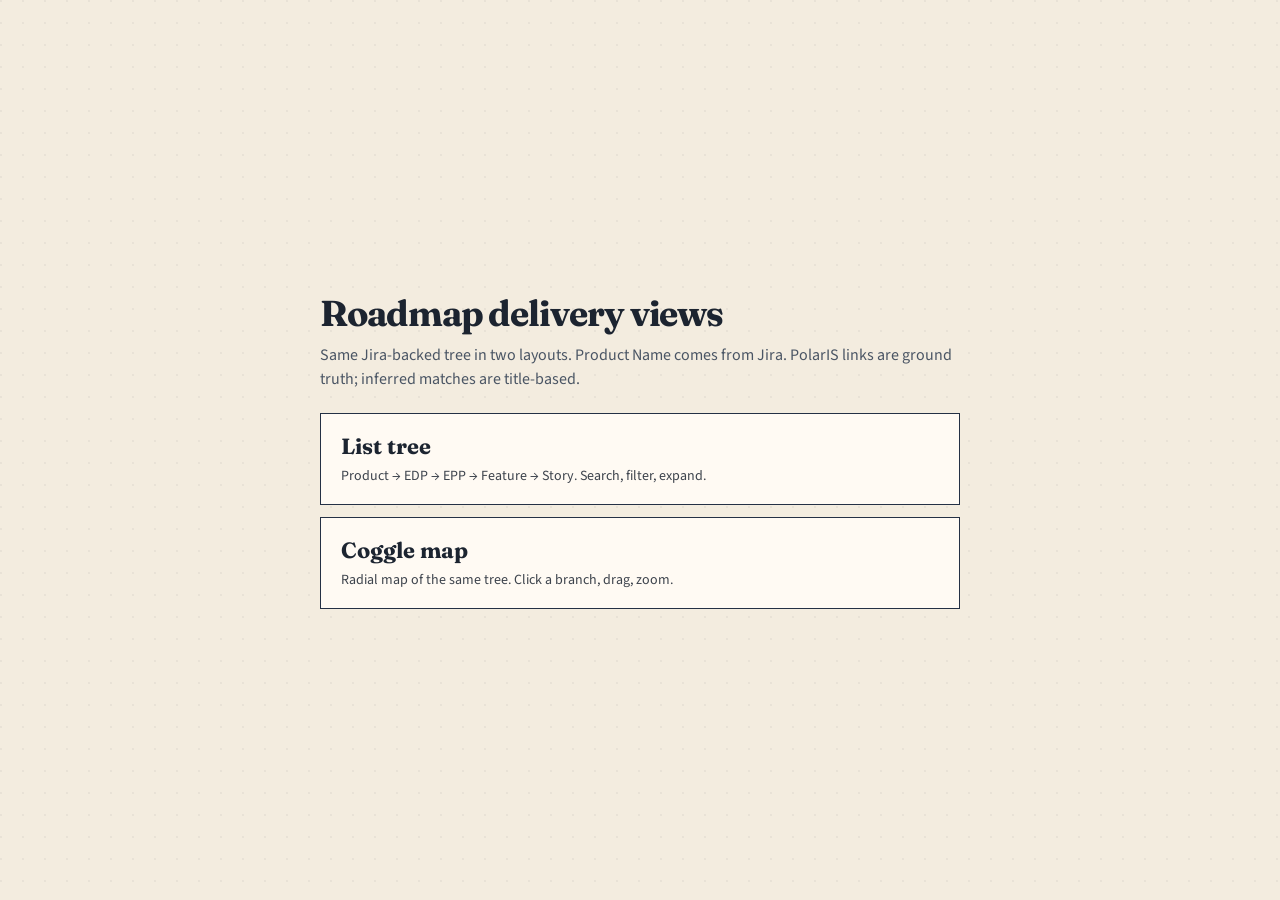
==== index.html @ 1d92b3d3 "feat(pages): rename E21 branding to Roadmap" ====
<!DOCTYPE html>
<html lang="en">
<head>
  <meta charset="UTF-8" />
  <meta name="viewport" content="width=device-width, initial-scale=1" />
  <title>Roadmap delivery views</title>
  <link rel="preconnect" href="https://fonts.googleapis.com" />
  <link rel="preconnect" href="https://fonts.gstatic.com" crossorigin />
  <link href="https://fonts.googleapis.com/css2?family=Fraunces:opsz,wght@9..144,640&family=Source+Sans+3:wght@400;600&display=swap" rel="stylesheet" />
  <style>
    :root { --paper: #f3ecdf; --ink: #1c2430; --soft: #4a5564; --navy: #243044; --chip: #fffaf3; --rule: #cbbba3; }
    * { box-sizing: border-box; }
    body {
      margin: 0; min-height: 100vh; font-family: "Source Sans 3", sans-serif;
      background: var(--paper); color: var(--ink);
      background-image: radial-gradient(circle at 1px 1px, rgba(28,36,48,0.05) 1px, transparent 0);
      background-size: 22px 22px;
      display: grid; place-items: center; padding: 32px 20px;
    }
    main { max-width: 640px; }
    h1 { font-family: Fraunces, serif; font-size: 36px; margin: 0 0 8px; letter-spacing: -0.03em; }
    p { color: var(--soft); line-height: 1.5; margin: 0 0 22px; }
    .cards { display: grid; gap: 12px; }
    a.card {
      display: block; background: var(--chip); color: inherit; text-decoration: none;
      border: 1px solid var(--navy); padding: 18px 20px;
    }
    a.card:hover { background: var(--navy); color: var(--paper); }
    a.card strong { font-family: Fraunces, serif; font-size: 22px; display: block; margin-bottom: 4px; }
    a.card span { font-size: 14px; opacity: 0.85; }
  </style>
</head>
<body>
  <main>
    <h1>Roadmap delivery views</h1>
    <p>Same Jira-backed tree in two layouts. Product Name comes from Jira. PolarIS links are ground truth; inferred matches are title-based.</p>
    <div class="cards">
      <a class="card" href="Roadmap_Delivery_Tree.html">
        <strong>List tree</strong>
        <span>Product → EDP → EPP → Feature → Story. Search, filter, expand.</span>
      </a>
      <a class="card" href="Roadmap_Map.html">
        <strong>Coggle map</strong>
        <span>Radial map of the same tree. Click a branch, drag, zoom.</span>
      </a>
    </div>
  </main>
</body>
</html>
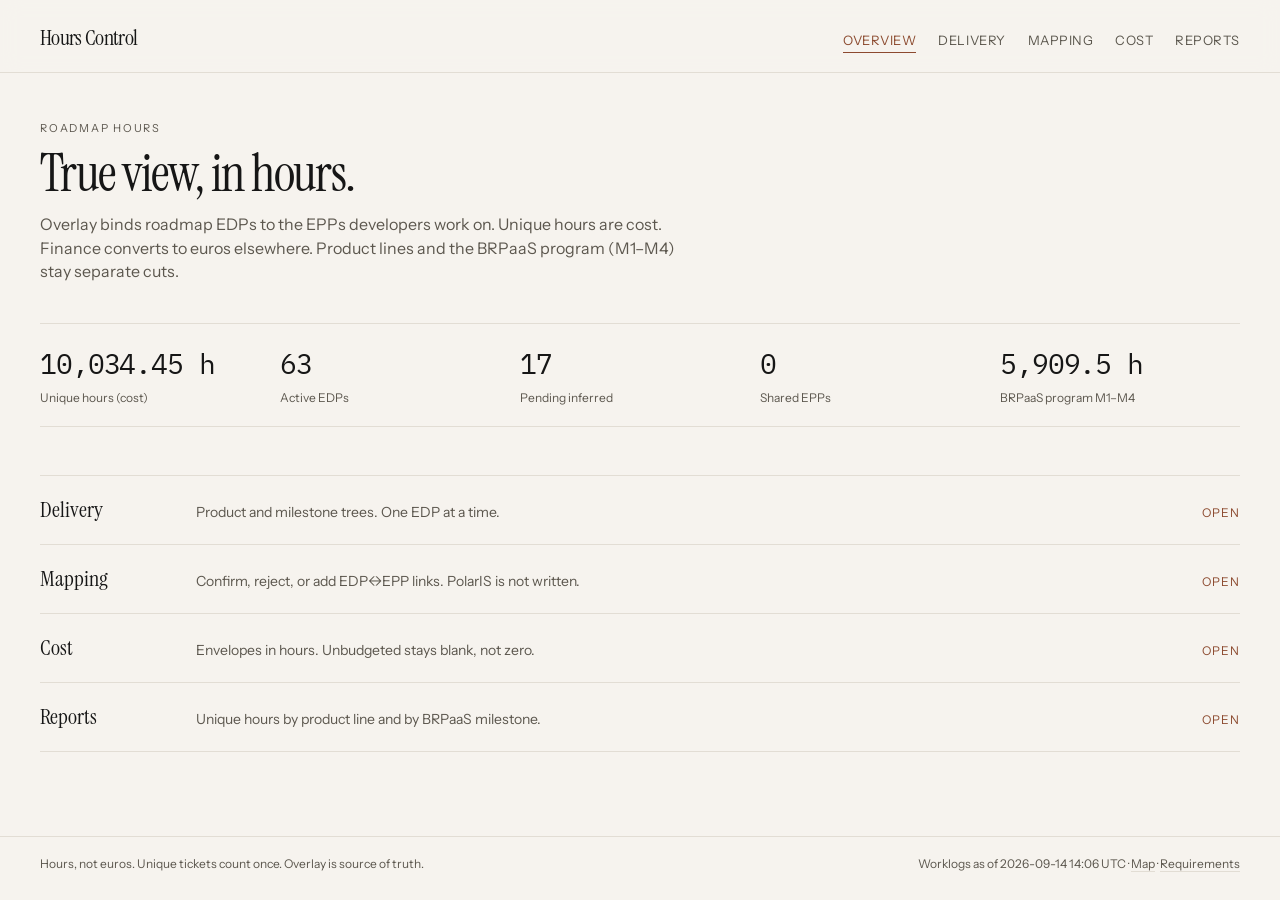
==== commit 5168e3d0: "feat: Hours Control overlay, cost envelopes, and reports Replace the delivery-tree landing pages wit" ====
--- a/index.html
+++ b/index.html
@@ -1,49 +1,32 @@
 <!DOCTYPE html>
-<html lang="en">
+<html lang="en" data-page="overview">
 <head>
   <meta charset="UTF-8" />
   <meta name="viewport" content="width=device-width, initial-scale=1" />
-  <title>Roadmap delivery views</title>
+  <title>Hours Control</title>
   <link rel="preconnect" href="https://fonts.googleapis.com" />
   <link rel="preconnect" href="https://fonts.gstatic.com" crossorigin />
-  <link href="https://fonts.googleapis.com/css2?family=Fraunces:opsz,wght@9..144,640&family=Source+Sans+3:wght@400;600&display=swap" rel="stylesheet" />
-  <style>
-    :root { --paper: #f3ecdf; --ink: #1c2430; --soft: #4a5564; --navy: #243044; --chip: #fffaf3; --rule: #cbbba3; }
-    * { box-sizing: border-box; }
-    body {
-      margin: 0; min-height: 100vh; font-family: "Source Sans 3", sans-serif;
-      background: var(--paper); color: var(--ink);
-      background-image: radial-gradient(circle at 1px 1px, rgba(28,36,48,0.05) 1px, transparent 0);
-      background-size: 22px 22px;
-      display: grid; place-items: center; padding: 32px 20px;
-    }
-    main { max-width: 640px; }
-    h1 { font-family: Fraunces, serif; font-size: 36px; margin: 0 0 8px; letter-spacing: -0.03em; }
-    p { color: var(--soft); line-height: 1.5; margin: 0 0 22px; }
-    .cards { display: grid; gap: 12px; }
-    a.card {
-      display: block; background: var(--chip); color: inherit; text-decoration: none;
-      border: 1px solid var(--navy); padding: 18px 20px;
-    }
-    a.card:hover { background: var(--navy); color: var(--paper); }
-    a.card strong { font-family: Fraunces, serif; font-size: 22px; display: block; margin-bottom: 4px; }
-    a.card span { font-size: 14px; opacity: 0.85; }
-  </style>
+  <link href="https://fonts.googleapis.com/css2?family=IBM+Plex+Mono:wght@400;500&family=Instrument+Sans:ital,wght@0,400;0,500;0,600;1,400&family=Instrument+Serif:ital@0;1&display=swap" rel="stylesheet" />
+  <link rel="stylesheet" href="assets/css/app.css" />
 </head>
 <body>
-  <main>
-    <h1>Roadmap delivery views</h1>
-    <p>Same Jira-backed tree in two layouts. Product Name comes from Jira. PolarIS links are ground truth; inferred matches are title-based.</p>
-    <div class="cards">
-      <a class="card" href="Roadmap_Delivery_Tree.html">
-        <strong>List tree</strong>
-        <span>Product → EDP → EPP → Feature → Story. Search, filter, expand.</span>
-      </a>
-      <a class="card" href="Roadmap_Map.html">
-        <strong>Coggle map</strong>
-        <span>Radial map of the same tree. Click a branch, drag, zoom.</span>
-      </a>
-    </div>
+  <div id="shell-header"></div>
+  <main class="page">
+    <p class="kicker">Roadmap hours</p>
+    <h1>True view, in hours.</h1>
+    <p class="lede">Overlay binds roadmap EDPs to the EPPs developers work on. Unique hours are cost. Finance converts to euros elsewhere. Product lines and the BRPaaS program (M1–M4) stay separate cuts.</p>
+    <div class="stats" id="stats"></div>
+    <ul class="jump">
+      <li><a href="delivery.html"><span class="name">Delivery</span><span class="hint">Product and milestone trees. One EDP at a time.</span><span class="go">Open</span></a></li>
+      <li><a href="mapping.html"><span class="name">Mapping</span><span class="hint">Confirm, reject, or add EDP↔EPP links. PolarIS is not written.</span><span class="go">Open</span></a></li>
+      <li><a href="cost.html"><span class="name">Cost</span><span class="hint">Envelopes in hours. Unbudgeted stays blank, not zero.</span><span class="go">Open</span></a></li>
+      <li><a href="reports.html"><span class="name">Reports</span><span class="hint">Unique hours by product line and by BRPaaS milestone.</span><span class="go">Open</span></a></li>
+    </ul>
   </main>
+  <div id="shell-footer"></div>
+  <script src="jira_map/tree_data.js"></script>
+  <script src="assets/js/hours.js"></script>
+  <script src="assets/js/shell.js"></script>
+  <script src="assets/js/overview.js"></script>
 </body>
 </html>
--- a/assets/css/app.css
+++ b/assets/css/app.css
@@ -0,0 +1,458 @@
+:root {
+  --paper: #f6f3ee;
+  --paper-2: #efebe3;
+  --chip: #fcfaf6;
+  --ink: #161616;
+  --muted: #5c574e;
+  --rule: #e2ddd4;
+  --copper: #8c4a2f;
+  --copper-soft: #c4a090;
+  --pad: 64px;
+  --max: 1200px;
+  --ease: 180ms ease;
+  --sans: "Instrument Sans", system-ui, sans-serif;
+  --serif: "Instrument Serif", "Times New Roman", serif;
+  --mono: "IBM Plex Mono", ui-monospace, monospace;
+}
+
+*, *::before, *::after { box-sizing: border-box; }
+
+html, body {
+  margin: 0;
+  min-height: 100%;
+  background: var(--paper);
+  color: var(--ink);
+  font-family: var(--sans);
+  font-size: 16px;
+  line-height: 1.45;
+  -webkit-font-smoothing: antialiased;
+}
+
+body { min-height: 100vh; display: flex; flex-direction: column; }
+
+a { color: inherit; }
+a:hover { color: var(--copper); }
+
+.site-header {
+  position: sticky;
+  top: 0;
+  z-index: 20;
+  background: rgba(246, 243, 238, 0.92);
+  backdrop-filter: blur(10px);
+  border-bottom: 1px solid var(--rule);
+}
+
+.site-header .bar,
+.site-footer .bar,
+.page {
+  width: min(var(--max), calc(100% - var(--pad)));
+  margin: 0 auto;
+}
+
+.site-header .bar {
+  display: flex;
+  align-items: baseline;
+  justify-content: space-between;
+  gap: 24px;
+  padding: 22px 0 18px;
+}
+
+.wordmark {
+  font-family: var(--serif);
+  font-size: 22px;
+  letter-spacing: -0.03em;
+  text-decoration: none;
+  color: var(--ink);
+}
+
+.wordmark:hover { color: var(--ink); }
+
+.nav {
+  display: flex;
+  flex-wrap: wrap;
+  gap: 4px 22px;
+  font-size: 13px;
+  letter-spacing: 0.04em;
+  text-transform: uppercase;
+}
+
+.nav a {
+  text-decoration: none;
+  color: var(--muted);
+  padding-bottom: 2px;
+  border-bottom: 1px solid transparent;
+  transition: color var(--ease), border-color var(--ease);
+}
+
+.nav a:hover { color: var(--ink); }
+.nav a[aria-current="page"] {
+  color: var(--copper);
+  border-bottom-color: var(--copper);
+}
+
+.page { flex: 1; padding: 48px 0 80px; }
+
+.kicker {
+  font-size: 11px;
+  letter-spacing: 0.16em;
+  text-transform: uppercase;
+  color: var(--muted);
+  margin: 0 0 10px;
+}
+
+h1 {
+  font-family: var(--serif);
+  font-weight: 400;
+  font-size: clamp(36px, 5vw, 52px);
+  letter-spacing: -0.03em;
+  line-height: 1.05;
+  margin: 0 0 12px;
+}
+
+.lede {
+  max-width: 640px;
+  color: var(--muted);
+  margin: 0 0 40px;
+}
+
+.site-footer {
+  border-top: 1px solid var(--rule);
+  padding: 18px 0 28px;
+  color: var(--muted);
+  font-size: 12px;
+}
+
+.site-footer .bar {
+  display: flex;
+  flex-wrap: wrap;
+  justify-content: space-between;
+  gap: 8px 24px;
+}
+
+.site-footer a { color: var(--muted); text-decoration: none; border-bottom: 1px solid var(--rule); }
+.site-footer a:hover { color: var(--copper); }
+
+.stats {
+  display: grid;
+  grid-template-columns: repeat(auto-fit, minmax(160px, 1fr));
+  gap: 0;
+  border-top: 1px solid var(--rule);
+  margin: 0 0 48px;
+}
+
+.stat {
+  padding: 20px 20px 20px 0;
+  border-bottom: 1px solid var(--rule);
+}
+
+.stat .value {
+  font-family: var(--mono);
+  font-size: 28px;
+  letter-spacing: -0.04em;
+  font-variant-numeric: tabular-nums;
+}
+
+.stat .label {
+  display: block;
+  margin-top: 4px;
+  font-size: 12px;
+  color: var(--muted);
+}
+
+.jump {
+  list-style: none;
+  margin: 0;
+  padding: 0;
+  border-top: 1px solid var(--rule);
+}
+
+.jump li { border-bottom: 1px solid var(--rule); }
+.jump a {
+  display: grid;
+  grid-template-columns: 140px 1fr auto;
+  gap: 16px;
+  padding: 18px 0;
+  text-decoration: none;
+  align-items: baseline;
+  transition: opacity var(--ease);
+}
+.jump a:hover { opacity: 0.72; color: var(--ink); }
+.jump .name { font-family: var(--serif); font-size: 22px; }
+.jump .hint { color: var(--muted); font-size: 14px; }
+.jump .go { font-size: 12px; letter-spacing: 0.08em; text-transform: uppercase; color: var(--copper); }
+
+.toolbar {
+  display: flex;
+  flex-wrap: wrap;
+  gap: 10px;
+  align-items: center;
+  margin: 0 0 28px;
+}
+
+input[type="search"], input[type="text"], input[type="number"], select, textarea {
+  font: inherit;
+  color: var(--ink);
+  background: var(--chip);
+  border: 1px solid var(--rule);
+  padding: 8px 12px;
+  border-radius: 0;
+}
+
+input[type="search"] { min-width: 220px; flex: 1; }
+
+button, .btn {
+  font: inherit;
+  font-size: 13px;
+  letter-spacing: 0.04em;
+  text-transform: uppercase;
+  background: transparent;
+  color: var(--ink);
+  border: 1px solid var(--ink);
+  padding: 8px 14px;
+  cursor: pointer;
+  text-decoration: none;
+  display: inline-block;
+  transition: background var(--ease), color var(--ease);
+}
+
+button:hover, .btn:hover { background: var(--ink); color: var(--paper); }
+button.primary { background: var(--ink); color: var(--paper); }
+button.primary:hover { background: var(--copper); border-color: var(--copper); }
+button.ghost { border-color: var(--rule); color: var(--muted); }
+button:disabled { opacity: 0.4; cursor: not-allowed; }
+button.danger { border-color: var(--copper); color: var(--copper); }
+button.danger:hover { background: var(--copper); color: var(--paper); }
+
+label.chk {
+  display: flex;
+  gap: 8px;
+  align-items: center;
+  font-size: 13px;
+  color: var(--muted);
+}
+
+.key {
+  font-family: var(--mono);
+  font-size: 12px;
+  letter-spacing: 0.01em;
+}
+
+.muted { color: var(--muted); }
+.copper { color: var(--copper); }
+
+.table-wrap { overflow-x: auto; margin: 0 0 40px; }
+table.data {
+  width: 100%;
+  border-collapse: collapse;
+  font-size: 14px;
+}
+table.data th {
+  text-align: left;
+  font-weight: 500;
+  font-size: 11px;
+  letter-spacing: 0.12em;
+  text-transform: uppercase;
+  color: var(--muted);
+  border-bottom: 1px solid var(--ink);
+  padding: 8px 12px 8px 0;
+  white-space: nowrap;
+}
+table.data td {
+  border-bottom: 1px solid var(--rule);
+  padding: 10px 12px 10px 0;
+  vertical-align: top;
+}
+table.data td.num, table.data th.num {
+  text-align: right;
+  font-family: var(--mono);
+  font-variant-numeric: tabular-nums;
+  white-space: nowrap;
+}
+table.data tr:hover td { background: var(--paper-2); }
+table.data a { text-decoration: none; }
+table.data .warn { color: var(--copper); }
+
+.split {
+  display: grid;
+  grid-template-columns: minmax(0, 1.2fr) minmax(280px, 0.8fr);
+  gap: 48px;
+  align-items: start;
+}
+
+@media (max-width: 880px) {
+  :root { --pad: 32px; }
+  .split { grid-template-columns: 1fr; }
+  .jump a { grid-template-columns: 1fr; gap: 4px; }
+}
+
+.panel {
+  border-top: 1px solid var(--rule);
+  padding-top: 20px;
+}
+
+.panel h2 {
+  font-family: var(--serif);
+  font-weight: 400;
+  font-size: 26px;
+  letter-spacing: -0.03em;
+  margin: 0 0 8px;
+}
+
+.meta-row {
+  display: flex;
+  flex-wrap: wrap;
+  gap: 8px 14px;
+  font-size: 12px;
+  color: var(--muted);
+  margin: 0 0 16px;
+}
+
+.tree { list-style: none; margin: 0; padding: 0; }
+.tree ul { list-style: none; margin: 0; padding: 0 0 0 18px; border-left: 1px solid var(--rule); }
+
+.row .kicker { margin: 0; font-size: 10px; }
+
+.row {
+  display: grid;
+  grid-template-columns: 22px minmax(0, 1fr) auto;
+  gap: 8px;
+  align-items: start;
+  padding: 7px 0;
+}
+
+.row.product, .row.milestone {
+  margin-top: 22px;
+  padding-top: 14px;
+  border-top: 1px solid var(--ink);
+}
+
+.row.pending .title { color: var(--muted); }
+.row.rejected .title { text-decoration: line-through; color: var(--muted); }
+
+.twist {
+  width: 22px;
+  height: 22px;
+  border: 0;
+  background: transparent;
+  color: var(--muted);
+  font-size: 12px;
+  padding: 0;
+  line-height: 22px;
+  cursor: pointer;
+  text-transform: none;
+  letter-spacing: 0;
+}
+.twist:hover { background: transparent; color: var(--ink); }
+.leaf .twist { visibility: hidden; }
+
+.title { font-size: 15px; line-height: 1.35; }
+.row.product .title, .row.milestone .title {
+  font-family: var(--serif);
+  font-size: 22px;
+  letter-spacing: -0.02em;
+}
+.title button.linkish {
+  font: inherit;
+  text-transform: none;
+  letter-spacing: 0;
+  border: 0;
+  padding: 0;
+  background: none;
+  color: inherit;
+  text-align: left;
+  cursor: pointer;
+}
+.title button.linkish:hover { color: var(--copper); background: none; }
+
+.counts {
+  font-family: var(--mono);
+  font-size: 11px;
+  color: var(--muted);
+  white-space: nowrap;
+  padding-top: 4px;
+}
+
+.empty { color: var(--muted); font-style: italic; font-size: 14px; padding: 8px 0 8px 30px; }
+
+.health {
+  font-size: 11px;
+  letter-spacing: 0.08em;
+  text-transform: uppercase;
+  color: var(--muted);
+}
+.health.pending, .health.shared { color: var(--copper); }
+
+.status {
+  font-size: 12px;
+  padding: 6px 0;
+  color: var(--muted);
+}
+.status.ok { color: var(--ink); }
+.status.warn { color: var(--copper); }
+
+.chart {
+  margin: 0 0 36px;
+}
+.chart svg { display: block; width: 100%; height: auto; }
+.chart .caption {
+  margin: 8px 0 0;
+  font-size: 12px;
+  color: var(--muted);
+}
+.chart h2 {
+  font-family: var(--serif);
+  font-weight: 400;
+  font-size: 22px;
+  margin: 0 0 4px;
+}
+.chart .axis { font-size: 11px; fill: var(--muted); font-family: var(--sans); }
+.chart .tick { stroke: var(--rule); }
+.chart .bar { fill: var(--ink); }
+.chart .bar.alt { fill: var(--copper); }
+.chart .bar.soft { fill: var(--copper-soft); }
+
+.insights {
+  border-top: 1px solid var(--ink);
+  padding: 20px 0 0;
+  margin: 8px 0 40px;
+}
+.insights p {
+  font-family: var(--serif);
+  font-size: 22px;
+  line-height: 1.35;
+  margin: 0 0 10px;
+  max-width: 46rem;
+}
+
+.inbox-item {
+  width: 100%;
+  text-align: left;
+  border: 0;
+  border-bottom: 1px solid var(--rule);
+  padding: 14px 0;
+  text-transform: none;
+  letter-spacing: 0;
+  background: none;
+  cursor: pointer;
+}
+.inbox-item:hover { background: transparent; color: var(--ink); }
+.inbox-item.active { color: var(--copper); }
+
+.actions { display: flex; flex-wrap: wrap; gap: 8px; margin: 12px 0; }
+
+.note {
+  font-size: 13px;
+  color: var(--muted);
+  max-width: 40rem;
+}
+
+h2.section {
+  font-family: var(--serif);
+  font-weight: 400;
+  font-size: 28px;
+  letter-spacing: -0.03em;
+  margin: 8px 0 16px;
+  padding-top: 8px;
+}
+
+h3.kicker { margin: 18px 0 8px; }
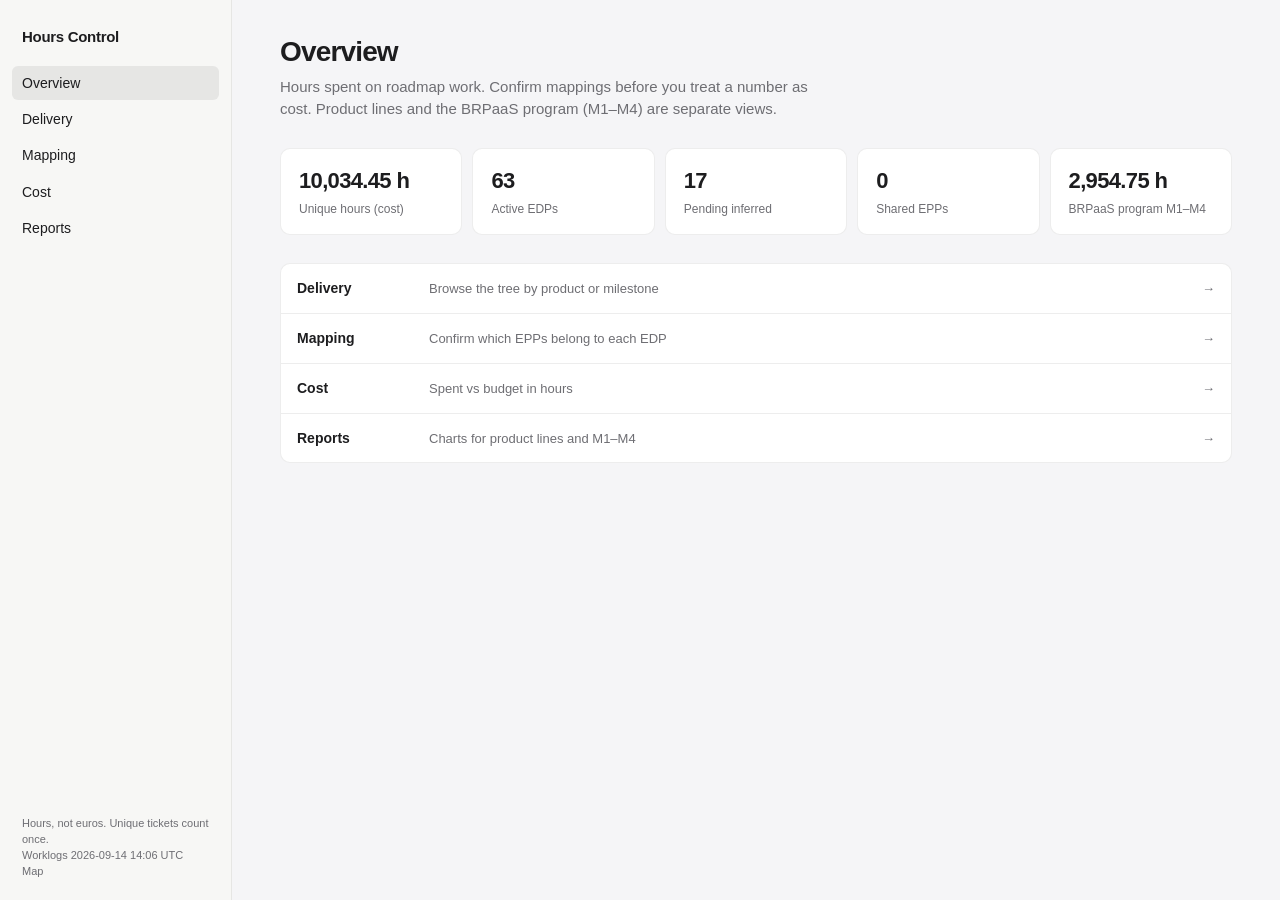
==== commit 6317ec0e: "style: restyle Hours Control as an Apple/Notion-like app Replace the newspaper serif catalog with a " ====
--- a/index.html
+++ b/index.html
@@ -4,23 +4,19 @@
   <meta charset="UTF-8" />
   <meta name="viewport" content="width=device-width, initial-scale=1" />
   <title>Hours Control</title>
-  <link rel="preconnect" href="https://fonts.googleapis.com" />
-  <link rel="preconnect" href="https://fonts.gstatic.com" crossorigin />
-  <link href="https://fonts.googleapis.com/css2?family=IBM+Plex+Mono:wght@400;500&family=Instrument+Sans:ital,wght@0,400;0,500;0,600;1,400&family=Instrument+Serif:ital@0;1&display=swap" rel="stylesheet" />
   <link rel="stylesheet" href="assets/css/app.css" />
 </head>
 <body>
   <div id="shell-header"></div>
   <main class="page">
-    <p class="kicker">Roadmap hours</p>
-    <h1>True view, in hours.</h1>
-    <p class="lede">Overlay binds roadmap EDPs to the EPPs developers work on. Unique hours are cost. Finance converts to euros elsewhere. Product lines and the BRPaaS program (M1–M4) stay separate cuts.</p>
+    <h1>Overview</h1>
+    <p class="lede">Hours spent on roadmap work. Confirm mappings before you treat a number as cost. Product lines and the BRPaaS program (M1–M4) are separate views.</p>
     <div class="stats" id="stats"></div>
     <ul class="jump">
-      <li><a href="delivery.html"><span class="name">Delivery</span><span class="hint">Product and milestone trees. One EDP at a time.</span><span class="go">Open</span></a></li>
-      <li><a href="mapping.html"><span class="name">Mapping</span><span class="hint">Confirm, reject, or add EDP↔EPP links. PolarIS is not written.</span><span class="go">Open</span></a></li>
-      <li><a href="cost.html"><span class="name">Cost</span><span class="hint">Envelopes in hours. Unbudgeted stays blank, not zero.</span><span class="go">Open</span></a></li>
-      <li><a href="reports.html"><span class="name">Reports</span><span class="hint">Unique hours by product line and by BRPaaS milestone.</span><span class="go">Open</span></a></li>
+      <li><a href="delivery.html"><span class="name">Delivery</span><span class="hint">Browse the tree by product or milestone</span><span class="go">→</span></a></li>
+      <li><a href="mapping.html"><span class="name">Mapping</span><span class="hint">Confirm which EPPs belong to each EDP</span><span class="go">→</span></a></li>
+      <li><a href="cost.html"><span class="name">Cost</span><span class="hint">Spent vs budget in hours</span><span class="go">→</span></a></li>
+      <li><a href="reports.html"><span class="name">Reports</span><span class="hint">Charts for product lines and M1–M4</span><span class="go">→</span></a></li>
     </ul>
   </main>
   <div id="shell-footer"></div>
--- a/assets/css/app.css
+++ b/assets/css/app.css
@@ -1,18 +1,26 @@
 :root {
-  --paper: #f6f3ee;
-  --paper-2: #efebe3;
-  --chip: #fcfaf6;
-  --ink: #161616;
-  --muted: #5c574e;
-  --rule: #e2ddd4;
-  --copper: #8c4a2f;
-  --copper-soft: #c4a090;
-  --pad: 64px;
-  --max: 1200px;
-  --ease: 180ms ease;
-  --sans: "Instrument Sans", system-ui, sans-serif;
-  --serif: "Instrument Serif", "Times New Roman", serif;
-  --mono: "IBM Plex Mono", ui-monospace, monospace;
+  --bg: #f5f5f7;
+  --sidebar: #f7f7f5;
+  --surface: #ffffff;
+  --ink: #1d1d1f;
+  --muted: #6e6e73;
+  --line: rgba(29, 29, 31, 0.08);
+  --line-strong: rgba(29, 29, 31, 0.14);
+  --hover: rgba(29, 29, 31, 0.05);
+  --active: rgba(29, 29, 31, 0.08);
+  --accent: #0071e3;
+  --accent-soft: #e8f1fc;
+  --warn: #b54a0a;
+  --warn-soft: #fff1e6;
+  --danger: #d70015;
+  --ok: #248a3d;
+  --radius: 10px;
+  --radius-sm: 8px;
+  --pad: 48px;
+  --sidebar-w: 232px;
+  --ease: 140ms ease;
+  --sans: -apple-system, BlinkMacSystemFont, "Segoe UI", "Helvetica Neue", sans-serif;
+  --mono: ui-monospace, SFMono-Regular, Menlo, Consolas, monospace;
 }
 
 *, *::before, *::after { box-sizing: border-box; }
@@ -20,136 +28,133 @@
 html, body {
   margin: 0;
   min-height: 100%;
-  background: var(--paper);
+  background: var(--bg);
   color: var(--ink);
   font-family: var(--sans);
-  font-size: 16px;
+  font-size: 15px;
   line-height: 1.45;
   -webkit-font-smoothing: antialiased;
 }
 
-body { min-height: 100vh; display: flex; flex-direction: column; }
-
-a { color: inherit; }
-a:hover { color: var(--copper); }
-
-.site-header {
+body {
+  min-height: 100vh;
+  display: flex;
+  align-items: stretch;
+}
+
+a { color: var(--accent); text-decoration: none; }
+a:hover { text-decoration: underline; }
+
+.sidebar {
+  width: var(--sidebar-w);
+  flex: 0 0 var(--sidebar-w);
+  background: var(--sidebar);
+  border-right: 1px solid var(--line);
+  padding: 18px 12px 16px;
+  display: flex;
+  flex-direction: column;
+  gap: 4px;
   position: sticky;
   top: 0;
-  z-index: 20;
-  background: rgba(246, 243, 238, 0.92);
-  backdrop-filter: blur(10px);
-  border-bottom: 1px solid var(--rule);
-}
-
-.site-header .bar,
-.site-footer .bar,
-.page {
-  width: min(var(--max), calc(100% - var(--pad)));
-  margin: 0 auto;
-}
-
-.site-header .bar {
-  display: flex;
-  align-items: baseline;
-  justify-content: space-between;
-  gap: 24px;
-  padding: 22px 0 18px;
+  height: 100vh;
 }
 
 .wordmark {
-  font-family: var(--serif);
-  font-size: 22px;
-  letter-spacing: -0.03em;
+  display: block;
+  font-size: 15px;
+  font-weight: 600;
+  letter-spacing: -0.02em;
+  color: var(--ink);
   text-decoration: none;
-  color: var(--ink);
-}
-
-.wordmark:hover { color: var(--ink); }
+  padding: 8px 10px 14px;
+}
+
+.wordmark:hover { color: var(--ink); text-decoration: none; }
 
 .nav {
   display: flex;
-  flex-wrap: wrap;
-  gap: 4px 22px;
-  font-size: 13px;
-  letter-spacing: 0.04em;
-  text-transform: uppercase;
+  flex-direction: column;
+  gap: 2px;
 }
 
 .nav a {
+  display: block;
+  color: var(--ink);
   text-decoration: none;
-  color: var(--muted);
-  padding-bottom: 2px;
-  border-bottom: 1px solid transparent;
-  transition: color var(--ease), border-color var(--ease);
-}
-
-.nav a:hover { color: var(--ink); }
+  font-size: 14px;
+  font-weight: 500;
+  padding: 7px 10px;
+  border-radius: 6px;
+}
+
+.nav a:hover { background: var(--hover); text-decoration: none; }
 .nav a[aria-current="page"] {
-  color: var(--copper);
-  border-bottom-color: var(--copper);
-}
-
-.page { flex: 1; padding: 48px 0 80px; }
+  background: var(--active);
+  color: var(--ink);
+}
+
+.sidebar-foot {
+  margin-top: auto;
+  padding: 12px 10px 4px;
+  font-size: 11px;
+  line-height: 1.45;
+  color: var(--muted);
+}
+
+.sidebar-foot a { color: var(--muted); }
+.sidebar-foot a:hover { color: var(--ink); }
+
+.site-footer { display: none; }
+
+.page {
+  flex: 1;
+  min-width: 0;
+  padding: 36px var(--pad) 72px;
+  max-width: 1120px;
+}
 
 .kicker {
-  font-size: 11px;
-  letter-spacing: 0.16em;
-  text-transform: uppercase;
-  color: var(--muted);
-  margin: 0 0 10px;
+  font-size: 12px;
+  font-weight: 500;
+  color: var(--muted);
+  margin: 0 0 6px;
 }
 
 h1 {
-  font-family: var(--serif);
-  font-weight: 400;
-  font-size: clamp(36px, 5vw, 52px);
+  font-size: 28px;
+  font-weight: 650;
   letter-spacing: -0.03em;
-  line-height: 1.05;
-  margin: 0 0 12px;
+  line-height: 1.15;
+  margin: 0 0 8px;
 }
 
 .lede {
-  max-width: 640px;
-  color: var(--muted);
-  margin: 0 0 40px;
-}
-
-.site-footer {
-  border-top: 1px solid var(--rule);
-  padding: 18px 0 28px;
-  color: var(--muted);
-  font-size: 12px;
-}
-
-.site-footer .bar {
-  display: flex;
-  flex-wrap: wrap;
-  justify-content: space-between;
-  gap: 8px 24px;
-}
-
-.site-footer a { color: var(--muted); text-decoration: none; border-bottom: 1px solid var(--rule); }
-.site-footer a:hover { color: var(--copper); }
+  max-width: 560px;
+  color: var(--muted);
+  margin: 0 0 28px;
+  font-size: 15px;
+}
 
 .stats {
   display: grid;
-  grid-template-columns: repeat(auto-fit, minmax(160px, 1fr));
-  gap: 0;
-  border-top: 1px solid var(--rule);
-  margin: 0 0 48px;
+  grid-template-columns: repeat(auto-fit, minmax(148px, 1fr));
+  gap: 10px;
+  margin: 0 0 28px;
 }
 
 .stat {
-  padding: 20px 20px 20px 0;
-  border-bottom: 1px solid var(--rule);
+  background: var(--surface);
+  border: 1px solid var(--line);
+  border-radius: var(--radius);
+  padding: 16px 18px;
 }
 
 .stat .value {
-  font-family: var(--mono);
-  font-size: 28px;
-  letter-spacing: -0.04em;
+  font-size: 22px;
+  font-weight: 600;
+  letter-spacing: -0.03em;
   font-variant-numeric: tabular-nums;
+  font-feature-settings: "tnum";
 }
 
 .stat .label {
@@ -163,65 +168,69 @@
   list-style: none;
   margin: 0;
   padding: 0;
-  border-top: 1px solid var(--rule);
-}
-
-.jump li { border-bottom: 1px solid var(--rule); }
+  background: var(--surface);
+  border: 1px solid var(--line);
+  border-radius: var(--radius);
+  overflow: hidden;
+}
+
+.jump li + li { border-top: 1px solid var(--line); }
 .jump a {
   display: grid;
-  grid-template-columns: 140px 1fr auto;
-  gap: 16px;
-  padding: 18px 0;
+  grid-template-columns: 120px 1fr auto;
+  gap: 12px;
+  padding: 14px 16px;
   text-decoration: none;
   align-items: baseline;
-  transition: opacity var(--ease);
-}
-.jump a:hover { opacity: 0.72; color: var(--ink); }
-.jump .name { font-family: var(--serif); font-size: 22px; }
-.jump .hint { color: var(--muted); font-size: 14px; }
-.jump .go { font-size: 12px; letter-spacing: 0.08em; text-transform: uppercase; color: var(--copper); }
+  color: inherit;
+}
+.jump a:hover { background: var(--hover); text-decoration: none; color: inherit; }
+.jump .name { font-weight: 600; font-size: 14px; }
+.jump .hint { color: var(--muted); font-size: 13px; }
+.jump .go { font-size: 13px; color: var(--muted); }
 
 .toolbar {
   display: flex;
   flex-wrap: wrap;
-  gap: 10px;
+  gap: 8px;
   align-items: center;
-  margin: 0 0 28px;
+  margin: 0 0 20px;
 }
 
 input[type="search"], input[type="text"], input[type="number"], select, textarea {
   font: inherit;
   color: var(--ink);
-  background: var(--chip);
-  border: 1px solid var(--rule);
-  padding: 8px 12px;
-  border-radius: 0;
-}
-
-input[type="search"] { min-width: 220px; flex: 1; }
+  background: var(--surface);
+  border: 1px solid var(--line-strong);
+  padding: 7px 10px;
+  border-radius: 6px;
+}
+
+input[type="search"] { min-width: 200px; flex: 1; }
 
 button, .btn {
   font: inherit;
   font-size: 13px;
-  letter-spacing: 0.04em;
-  text-transform: uppercase;
-  background: transparent;
+  font-weight: 500;
+  background: var(--surface);
   color: var(--ink);
-  border: 1px solid var(--ink);
-  padding: 8px 14px;
+  border: 1px solid var(--line-strong);
+  padding: 7px 12px;
   cursor: pointer;
   text-decoration: none;
   display: inline-block;
-  transition: background var(--ease), color var(--ease);
-}
-
-button:hover, .btn:hover { background: var(--ink); color: var(--paper); }
-button.primary { background: var(--ink); color: var(--paper); }
-button.primary:hover { background: var(--copper); border-color: var(--copper); }
-button.ghost { border-color: var(--rule); color: var(--muted); }
+  border-radius: 6px;
+  transition: background var(--ease);
+}
+
+button:hover, .btn:hover { background: var(--hover); }
+button.primary { background: var(--ink); color: #fff; border-color: var(--ink); }
+button.primary:hover { background: #000; color: #fff; }
+button.ghost { background: transparent; }
 button:disabled { opacity: 0.4; cursor: not-allowed; }
-button.danger { border-color: var(--copper); color: var(--copper); }
-button.danger:hover { background: var(--copper); color: var(--paper); }
+button.danger { color: var(--danger); border-color: rgba(215, 0, 21, 0.28); }
+button.danger:hover { background: #fff2f2; }
+button.twist:hover { background: transparent; }
 
 label.chk {
   display: flex;
@@ -234,97 +243,123 @@
 .key {
   font-family: var(--mono);
   font-size: 12px;
-  letter-spacing: 0.01em;
-}
+  color: var(--muted);
+}
+
+.title .key { margin-right: 0.45em; }
 
 .muted { color: var(--muted); }
-.copper { color: var(--copper); }
-
-.table-wrap { overflow-x: auto; margin: 0 0 40px; }
+.copper { color: var(--warn); }
+
+.table-wrap {
+  overflow-x: auto;
+  margin: 0 0 28px;
+  background: var(--surface);
+  border: 1px solid var(--line);
+  border-radius: var(--radius);
+}
 table.data {
   width: 100%;
   border-collapse: collapse;
-  font-size: 14px;
+  font-size: 13px;
 }
 table.data th {
   text-align: left;
   font-weight: 500;
-  font-size: 11px;
-  letter-spacing: 0.12em;
-  text-transform: uppercase;
-  color: var(--muted);
-  border-bottom: 1px solid var(--ink);
-  padding: 8px 12px 8px 0;
+  font-size: 12px;
+  color: var(--muted);
+  border-bottom: 1px solid var(--line);
+  padding: 10px 14px;
   white-space: nowrap;
+  background: transparent;
 }
 table.data td {
-  border-bottom: 1px solid var(--rule);
-  padding: 10px 12px 10px 0;
+  border-bottom: 1px solid var(--line);
+  padding: 10px 14px;
   vertical-align: top;
 }
+table.data tr:last-child td { border-bottom: 0; }
 table.data td.num, table.data th.num {
   text-align: right;
-  font-family: var(--mono);
   font-variant-numeric: tabular-nums;
   white-space: nowrap;
 }
-table.data tr:hover td { background: var(--paper-2); }
-table.data a { text-decoration: none; }
-table.data .warn { color: var(--copper); }
+table.data tr:hover td { background: var(--hover); }
+table.data a { color: inherit; }
+table.data a:hover { color: var(--accent); }
+table.data .warn { color: var(--warn); font-weight: 500; }
 
 .split {
   display: grid;
-  grid-template-columns: minmax(0, 1.2fr) minmax(280px, 0.8fr);
-  gap: 48px;
+  grid-template-columns: minmax(0, 1.15fr) minmax(280px, 0.85fr);
+  gap: 20px;
   align-items: start;
 }
 
 @media (max-width: 880px) {
-  :root { --pad: 32px; }
+  :root { --pad: 20px; }
+  body { flex-direction: column; }
+  .sidebar {
+    width: 100%;
+    height: auto;
+    position: relative;
+    border-right: 0;
+    border-bottom: 1px solid var(--line);
+    padding: 10px 12px;
+  }
+  .nav { flex-direction: row; flex-wrap: wrap; }
+  .sidebar-foot { display: none; }
   .split { grid-template-columns: 1fr; }
-  .jump a { grid-template-columns: 1fr; gap: 4px; }
+  .jump a { grid-template-columns: 1fr; gap: 2px; }
 }
 
 .panel {
-  border-top: 1px solid var(--rule);
-  padding-top: 20px;
+  background: var(--surface);
+  border: 1px solid var(--line);
+  border-radius: var(--radius);
+  padding: 18px 18px 20px;
+  position: sticky;
+  top: 16px;
 }
 
 .panel h2 {
-  font-family: var(--serif);
-  font-weight: 400;
-  font-size: 26px;
-  letter-spacing: -0.03em;
-  margin: 0 0 8px;
+  font-size: 18px;
+  font-weight: 650;
+  letter-spacing: -0.02em;
+  margin: 0 0 6px;
 }
 
 .meta-row {
   display: flex;
   flex-wrap: wrap;
-  gap: 8px 14px;
-  font-size: 12px;
-  color: var(--muted);
-  margin: 0 0 16px;
+  gap: 6px 10px;
+  font-size: 12px;
+  color: var(--muted);
+  margin: 0 0 12px;
 }
 
 .tree { list-style: none; margin: 0; padding: 0; }
-.tree ul { list-style: none; margin: 0; padding: 0 0 0 18px; border-left: 1px solid var(--rule); }
-
-.row .kicker { margin: 0; font-size: 10px; }
+.tree ul { list-style: none; margin: 0; padding: 0 0 0 12px; }
+
+.row .kicker { margin: 0; font-size: 11px; text-transform: none; letter-spacing: 0; }
 
 .row {
   display: grid;
   grid-template-columns: 22px minmax(0, 1fr) auto;
   gap: 8px;
   align-items: start;
-  padding: 7px 0;
-}
+  padding: 8px 10px;
+  border-radius: 6px;
+}
+
+.row:hover { background: var(--hover); }
 
 .row.product, .row.milestone {
-  margin-top: 22px;
-  padding-top: 14px;
-  border-top: 1px solid var(--ink);
-}
+  margin-top: 8px;
+  background: transparent;
+}
+
+.row.product:hover, .row.milestone:hover { background: var(--hover); }
 
 .row.pending .title { color: var(--muted); }
 .row.rejected .title { text-decoration: line-through; color: var(--muted); }
@@ -342,17 +377,17 @@
   text-transform: none;
   letter-spacing: 0;
 }
-.twist:hover { background: transparent; color: var(--ink); }
+.twist:hover { color: var(--ink); background: transparent; }
 .leaf .twist { visibility: hidden; }
 
-.title { font-size: 15px; line-height: 1.35; }
+.title { font-size: 14px; line-height: 1.4; }
 .row.product .title, .row.milestone .title {
-  font-family: var(--serif);
-  font-size: 22px;
-  letter-spacing: -0.02em;
+  font-size: 15px;
+  font-weight: 600;
 }
 .title button.linkish {
   font: inherit;
+  font-weight: inherit;
   text-transform: none;
   letter-spacing: 0;
   border: 0;
@@ -362,36 +397,52 @@
   text-align: left;
   cursor: pointer;
 }
-.title button.linkish:hover { color: var(--copper); background: none; }
+.title button.linkish:hover { color: var(--accent); background: none; }
 
 .counts {
-  font-family: var(--mono);
+  font-size: 12px;
+  color: var(--muted);
+  white-space: nowrap;
+  padding-top: 3px;
+  font-variant-numeric: tabular-nums;
+}
+
+.empty { color: var(--muted); font-size: 13px; padding: 8px 10px 8px 32px; }
+
+.health {
+  display: inline-block;
   font-size: 11px;
-  color: var(--muted);
-  white-space: nowrap;
-  padding-top: 4px;
-}
-
-.empty { color: var(--muted); font-style: italic; font-size: 14px; padding: 8px 0 8px 30px; }
-
-.health {
-  font-size: 11px;
-  letter-spacing: 0.08em;
-  text-transform: uppercase;
-  color: var(--muted);
-}
-.health.pending, .health.shared { color: var(--copper); }
+  font-weight: 500;
+  letter-spacing: 0;
+  text-transform: none;
+  color: var(--muted);
+  background: var(--hover);
+  padding: 1px 7px;
+  border-radius: 999px;
+}
+.health.pending, .health.shared {
+  color: var(--warn);
+  background: var(--warn-soft);
+}
+.health.confirmed {
+  color: var(--ok);
+  background: #eaf6ee;
+}
 
 .status {
   font-size: 12px;
-  padding: 6px 0;
-  color: var(--muted);
-}
-.status.ok { color: var(--ink); }
-.status.warn { color: var(--copper); }
+  padding: 4px 0;
+  color: var(--muted);
+}
+.status.ok { color: var(--ok); }
+.status.warn { color: var(--warn); }
 
 .chart {
-  margin: 0 0 36px;
+  margin: 0 0 16px;
+  background: var(--surface);
+  border: 1px solid var(--line);
+  border-radius: var(--radius);
+  padding: 16px 18px 14px;
 }
 .chart svg { display: block; width: 100%; height: auto; }
 .chart .caption {
@@ -400,43 +451,62 @@
   color: var(--muted);
 }
 .chart h2 {
-  font-family: var(--serif);
-  font-weight: 400;
-  font-size: 22px;
-  margin: 0 0 4px;
+  font-size: 15px;
+  font-weight: 600;
+  margin: 0 0 10px;
+  letter-spacing: -0.02em;
 }
 .chart .axis { font-size: 11px; fill: var(--muted); font-family: var(--sans); }
-.chart .tick { stroke: var(--rule); }
-.chart .bar { fill: var(--ink); }
-.chart .bar.alt { fill: var(--copper); }
-.chart .bar.soft { fill: var(--copper-soft); }
+.chart .tick { stroke: var(--line); }
+.chart .bar { fill: #1d1d1f; }
+.chart .bar.alt { fill: var(--accent); }
+.chart .bar.soft { fill: #c7c7cc; }
 
 .insights {
-  border-top: 1px solid var(--ink);
-  padding: 20px 0 0;
-  margin: 8px 0 40px;
+  display: grid;
+  gap: 8px;
+  margin: 0 0 16px;
 }
 .insights p {
-  font-family: var(--serif);
-  font-size: 22px;
-  line-height: 1.35;
-  margin: 0 0 10px;
-  max-width: 46rem;
+  margin: 0;
+  font-size: 14px;
+  line-height: 1.45;
+  max-width: none;
+  background: var(--surface);
+  border: 1px solid var(--line);
+  border-radius: var(--radius-sm);
+  padding: 12px 14px;
 }
 
 .inbox-item {
   width: 100%;
   text-align: left;
   border: 0;
-  border-bottom: 1px solid var(--rule);
-  padding: 14px 0;
+  border-bottom: 1px solid var(--line);
+  padding: 12px 10px;
   text-transform: none;
   letter-spacing: 0;
   background: none;
   cursor: pointer;
-}
-.inbox-item:hover { background: transparent; color: var(--ink); }
-.inbox-item.active { color: var(--copper); }
+  border-radius: 0;
+}
+.inbox-item:hover { background: var(--hover); color: var(--ink); }
+.inbox-item.active { background: var(--accent-soft); color: var(--ink); }
+
+#inbox, #all {
+  background: var(--surface);
+  border: 1px solid var(--line);
+  border-radius: var(--radius);
+  overflow: hidden;
+  margin-bottom: 8px;
+}
+
+#root.tree {
+  background: var(--surface);
+  border: 1px solid var(--line);
+  border-radius: var(--radius);
+  padding: 6px;
+}
 
 .actions { display: flex; flex-wrap: wrap; gap: 8px; margin: 12px 0; }
 
@@ -447,12 +517,22 @@
 }
 
 h2.section {
-  font-family: var(--serif);
-  font-weight: 400;
-  font-size: 28px;
-  letter-spacing: -0.03em;
-  margin: 8px 0 16px;
-  padding-top: 8px;
-}
-
-h3.kicker { margin: 18px 0 8px; }
+  font-size: 16px;
+  font-weight: 600;
+  letter-spacing: -0.02em;
+  margin: 20px 0 10px;
+  padding-top: 4px;
+}
+
+h3.kicker {
+  margin: 16px 0 8px;
+  font-size: 12px;
+  font-weight: 600;
+  text-transform: none;
+  letter-spacing: 0;
+}
+
+.edp-open { background: var(--accent-soft); }
+
+.panel ul { padding-left: 18px; margin: 0 0 8px; }
+.panel li { margin: 0 0 8px; font-size: 13px; }
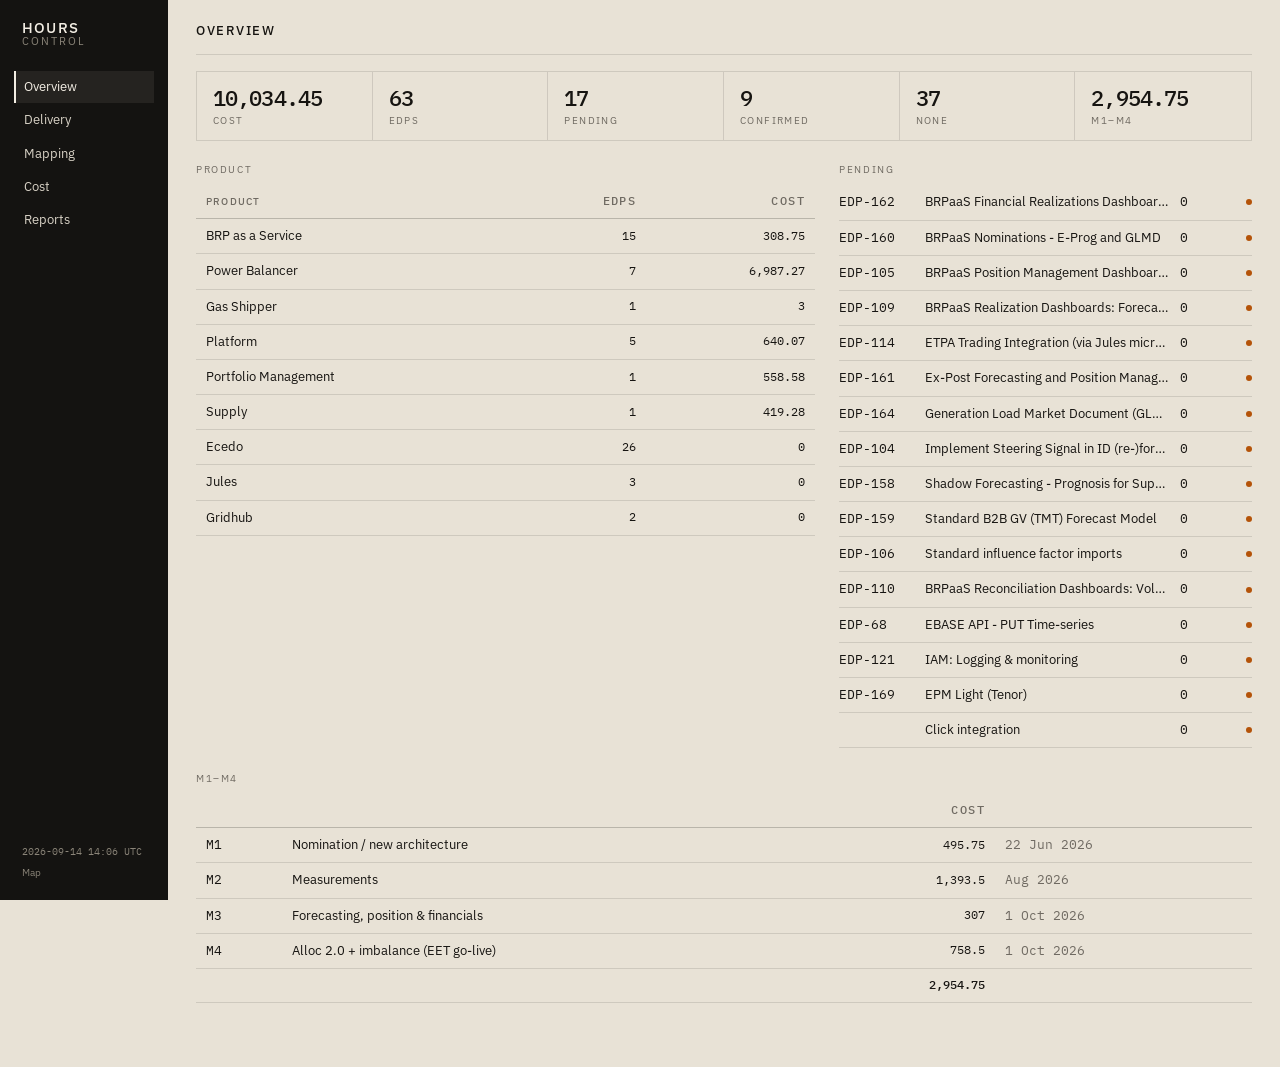
==== commit b2457af2: "style: rebuild Hours Control as a dense operations console Replace the generic card UI with a dark r" ====
--- a/index.html
+++ b/index.html
@@ -9,15 +9,22 @@
 <body>
   <div id="shell-header"></div>
   <main class="page">
-    <h1>Overview</h1>
-    <p class="lede">Hours spent on roadmap work. Confirm mappings before you treat a number as cost. Product lines and the BRPaaS program (M1–M4) are separate views.</p>
-    <div class="stats" id="stats"></div>
-    <ul class="jump">
-      <li><a href="delivery.html"><span class="name">Delivery</span><span class="hint">Browse the tree by product or milestone</span><span class="go">→</span></a></li>
-      <li><a href="mapping.html"><span class="name">Mapping</span><span class="hint">Confirm which EPPs belong to each EDP</span><span class="go">→</span></a></li>
-      <li><a href="cost.html"><span class="name">Cost</span><span class="hint">Spent vs budget in hours</span><span class="go">→</span></a></li>
-      <li><a href="reports.html"><span class="name">Reports</span><span class="hint">Charts for product lines and M1–M4</span><span class="go">→</span></a></li>
-    </ul>
+    <header class="work-bar in-page">
+      <div class="work-title">Overview</div>
+    </header>
+    <div class="kpis" id="stats"></div>
+    <div class="duo">
+      <div>
+        <div class="panel-k">Product</div>
+        <div id="product-table"></div>
+      </div>
+      <div>
+        <div class="panel-k">Pending</div>
+        <div id="inbox-list"></div>
+      </div>
+    </div>
+    <div class="panel-k">M1–M4</div>
+    <div id="program-table"></div>
   </main>
   <div id="shell-footer"></div>
   <script src="jira_map/tree_data.js"></script>
--- a/assets/css/app.css
+++ b/assets/css/app.css
@@ -1,26 +1,25 @@
+@import url("https://fonts.googleapis.com/css2?family=IBM+Plex+Mono:wght@400;500&family=IBM+Plex+Sans:wght@400;500;600&display=swap");
+
 :root {
-  --bg: #f5f5f7;
-  --sidebar: #f7f7f5;
-  --surface: #ffffff;
-  --ink: #1d1d1f;
-  --muted: #6e6e73;
-  --line: rgba(29, 29, 31, 0.08);
-  --line-strong: rgba(29, 29, 31, 0.14);
-  --hover: rgba(29, 29, 31, 0.05);
-  --active: rgba(29, 29, 31, 0.08);
-  --accent: #0071e3;
-  --accent-soft: #e8f1fc;
-  --warn: #b54a0a;
-  --warn-soft: #fff1e6;
-  --danger: #d70015;
-  --ok: #248a3d;
-  --radius: 10px;
-  --radius-sm: 8px;
-  --pad: 48px;
-  --sidebar-w: 232px;
-  --ease: 140ms ease;
-  --sans: -apple-system, BlinkMacSystemFont, "Segoe UI", "Helvetica Neue", sans-serif;
-  --mono: ui-monospace, SFMono-Regular, Menlo, Consolas, monospace;
+  --canvas: #e8e2d6;
+  --rail: #141311;
+  --rail-ink: #d8d2c6;
+  --rail-mute: #8a8478;
+  --ink: #161411;
+  --muted: #6f6a62;
+  --line: rgba(22, 20, 17, 0.12);
+  --line-strong: rgba(22, 20, 17, 0.22);
+  --hover: rgba(22, 20, 17, 0.05);
+  --active: rgba(22, 20, 17, 0.08);
+  --signal: #b45309;
+  --signal-soft: #f3e4d4;
+  --danger: #9b1c1c;
+  --over: #9b1c1c;
+  --radius: 2px;
+  --sans: "IBM Plex Sans", "Helvetica Neue", Arial, sans-serif;
+  --mono: "IBM Plex Mono", ui-monospace, Menlo, Consolas, monospace;
+  --rail-w: 168px;
+  --nav-w: 300px;
 }
 
 *, *::before, *::after { box-sizing: border-box; }
@@ -28,511 +27,644 @@
 html, body {
   margin: 0;
   min-height: 100%;
-  background: var(--bg);
+  background: var(--canvas);
   color: var(--ink);
   font-family: var(--sans);
-  font-size: 15px;
-  line-height: 1.45;
+  font-size: 13px;
+  line-height: 1.4;
   -webkit-font-smoothing: antialiased;
 }
 
-body {
+body.app {
   min-height: 100vh;
   display: flex;
   align-items: stretch;
 }
 
-a { color: var(--accent); text-decoration: none; }
-a:hover { text-decoration: underline; }
-
-.sidebar {
-  width: var(--sidebar-w);
-  flex: 0 0 var(--sidebar-w);
-  background: var(--sidebar);
-  border-right: 1px solid var(--line);
-  padding: 18px 12px 16px;
+html[data-page="delivery"] body.app,
+html[data-page="mapping"] body.app {
+  height: 100vh;
+  overflow: hidden;
+}
+
+a { color: inherit; text-decoration: none; }
+a:hover { text-decoration: underline; text-underline-offset: 2px; }
+
+.mono { font-family: var(--mono); font-variant-numeric: tabular-nums; }
+.muted { color: var(--muted); }
+.copper { color: var(--signal); }
+
+/* —— rail —— */
+.rail {
+  width: var(--rail-w);
+  flex: 0 0 var(--rail-w);
+  background: var(--rail);
+  color: var(--rail-ink);
+  padding: 20px 14px 16px;
   display: flex;
   flex-direction: column;
-  gap: 4px;
+  gap: 2px;
   position: sticky;
   top: 0;
   height: 100vh;
 }
 
 .wordmark {
-  display: block;
+  display: flex;
+  flex-direction: column;
+  gap: 0;
+  color: #f3eee4;
+  text-decoration: none;
+  padding: 0 8px 22px;
+  line-height: 1.05;
+}
+.wordmark:hover { text-decoration: none; color: #f3eee4; }
+.wordmark span:first-child {
   font-size: 15px;
-  font-weight: 600;
-  letter-spacing: -0.02em;
-  color: var(--ink);
+  font-weight: 500;
+  letter-spacing: 0.08em;
+  text-transform: uppercase;
+}
+.wordmark span:last-child {
+  font-size: 11px;
+  letter-spacing: 0.18em;
+  text-transform: uppercase;
+  color: var(--rail-mute);
+}
+
+.nav { display: flex; flex-direction: column; gap: 1px; }
+.nav a {
+  color: var(--rail-ink);
   text-decoration: none;
-  padding: 8px 10px 14px;
-}
-
-.wordmark:hover { color: var(--ink); text-decoration: none; }
-
-.nav {
+  font-size: 13px;
+  font-weight: 400;
+  padding: 7px 8px;
+  border-left: 2px solid transparent;
+}
+.nav a:hover { background: rgba(243, 238, 228, 0.06); text-decoration: none; }
+.nav a[aria-current="page"] {
+  border-left-color: #f3eee4;
+  color: #f3eee4;
+  background: rgba(243, 238, 228, 0.07);
+}
+
+.rail-foot {
+  margin-top: auto;
+  padding: 12px 8px 4px;
+  font-size: 10px;
+  line-height: 1.5;
+  color: var(--rail-mute);
   display: flex;
   flex-direction: column;
-  gap: 2px;
-}
-
-.nav a {
-  display: block;
-  color: var(--ink);
-  text-decoration: none;
-  font-size: 14px;
-  font-weight: 500;
-  padding: 7px 10px;
-  border-radius: 6px;
-}
-
-.nav a:hover { background: var(--hover); text-decoration: none; }
-.nav a[aria-current="page"] {
-  background: var(--active);
-  color: var(--ink);
-}
-
-.sidebar-foot {
-  margin-top: auto;
-  padding: 12px 10px 4px;
-  font-size: 11px;
-  line-height: 1.45;
-  color: var(--muted);
-}
-
-.sidebar-foot a { color: var(--muted); }
-.sidebar-foot a:hover { color: var(--ink); }
+  gap: 6px;
+}
+.rail-foot time { font-family: var(--mono); font-size: 10px; color: var(--rail-mute); }
+.rail-foot a { color: var(--rail-mute); }
+.rail-foot a:hover { color: var(--rail-ink); }
 
 .site-footer { display: none; }
 
+/* —— pages —— */
 .page {
   flex: 1;
   min-width: 0;
-  padding: 36px var(--pad) 72px;
-  max-width: 1120px;
-}
-
-.kicker {
-  font-size: 12px;
-  font-weight: 500;
-  color: var(--muted);
-  margin: 0 0 6px;
-}
-
-h1 {
-  font-size: 28px;
-  font-weight: 650;
-  letter-spacing: -0.03em;
-  line-height: 1.15;
-  margin: 0 0 8px;
-}
-
-.lede {
-  max-width: 560px;
-  color: var(--muted);
-  margin: 0 0 28px;
-  font-size: 15px;
-}
-
-.stats {
+  padding: 22px 28px 64px;
+  max-width: 1240px;
+}
+
+.workspace {
+  flex: 1;
+  min-width: 0;
+  min-height: 100vh;
+  display: flex;
+  flex-direction: column;
+  background: var(--canvas);
+}
+
+.work-bar {
+  flex: 0 0 44px;
+  height: 44px;
+  display: flex;
+  align-items: center;
+  gap: 8px;
+  padding: 0 14px;
+  border-bottom: 1px solid var(--line);
+  background: var(--canvas);
+}
+.work-bar.in-page {
+  height: auto;
+  padding: 0 0 14px;
+  margin: 0 0 16px;
+  border-bottom: 1px solid var(--line);
+}
+
+.work-title {
+  font-size: 13px;
+  font-weight: 500;
+  letter-spacing: 0.12em;
+  text-transform: uppercase;
+  margin-right: 8px;
+  white-space: nowrap;
+}
+
+.work-split {
+  flex: 1;
+  min-height: 0;
   display: grid;
-  grid-template-columns: repeat(auto-fit, minmax(148px, 1fr));
-  gap: 10px;
-  margin: 0 0 28px;
-}
-
-.stat {
-  background: var(--surface);
-  border: 1px solid var(--line);
-  border-radius: var(--radius);
-  padding: 16px 18px;
-}
-
-.stat .value {
-  font-size: 22px;
-  font-weight: 600;
-  letter-spacing: -0.03em;
-  font-variant-numeric: tabular-nums;
-  font-feature-settings: "tnum";
-}
-
-.stat .label {
-  display: block;
-  margin-top: 4px;
-  font-size: 12px;
-  color: var(--muted);
-}
-
-.jump {
-  list-style: none;
-  margin: 0;
-  padding: 0;
-  background: var(--surface);
-  border: 1px solid var(--line);
-  border-radius: var(--radius);
+  grid-template-columns: var(--nav-w) minmax(0, 1fr);
+}
+
+.navigator {
+  min-width: 0;
+  border-right: 1px solid var(--line);
+  display: flex;
+  flex-direction: column;
   overflow: hidden;
-}
-
-.jump li + li { border-top: 1px solid var(--line); }
-.jump a {
-  display: grid;
-  grid-template-columns: 120px 1fr auto;
-  gap: 12px;
-  padding: 14px 16px;
-  text-decoration: none;
-  align-items: baseline;
-  color: inherit;
-}
-.jump a:hover { background: var(--hover); text-decoration: none; color: inherit; }
-.jump .name { font-weight: 600; font-size: 14px; }
-.jump .hint { color: var(--muted); font-size: 13px; }
-.jump .go { font-size: 13px; color: var(--muted); }
-
-.toolbar {
-  display: flex;
-  flex-wrap: wrap;
-  gap: 8px;
-  align-items: center;
-  margin: 0 0 20px;
-}
-
+  background: #e3ddd0;
+}
+.nav-meta {
+  flex: 0 0 auto;
+  padding: 8px 12px;
+  font-family: var(--mono);
+  font-size: 11px;
+  color: var(--muted);
+  border-bottom: 1px solid var(--line);
+}
+.nav-list { flex: 1; overflow: auto; }
+
+.record {
+  min-width: 0;
+  overflow: auto;
+  background: var(--canvas);
+}
+
+/* —— controls —— */
 input[type="search"], input[type="text"], input[type="number"], select, textarea {
   font: inherit;
   color: var(--ink);
-  background: var(--surface);
+  background: transparent;
   border: 1px solid var(--line-strong);
-  padding: 7px 10px;
-  border-radius: 6px;
-}
-
-input[type="search"] { min-width: 200px; flex: 1; }
+  padding: 5px 8px;
+  border-radius: var(--radius);
+  height: 30px;
+}
+input[type="search"] { min-width: 160px; flex: 1; }
+input:focus, select:focus, textarea:focus, button:focus {
+  outline: 1px solid var(--ink);
+  outline-offset: 0;
+}
 
 button, .btn {
   font: inherit;
-  font-size: 13px;
-  font-weight: 500;
-  background: var(--surface);
+  font-size: 12px;
+  font-weight: 500;
+  background: transparent;
   color: var(--ink);
   border: 1px solid var(--line-strong);
-  padding: 7px 12px;
+  padding: 5px 10px;
+  height: 30px;
   cursor: pointer;
   text-decoration: none;
-  display: inline-block;
-  border-radius: 6px;
-  transition: background var(--ease);
-}
-
+  display: inline-flex;
+  align-items: center;
+  border-radius: var(--radius);
+}
 button:hover, .btn:hover { background: var(--hover); }
-button.primary { background: var(--ink); color: #fff; border-color: var(--ink); }
-button.primary:hover { background: #000; color: #fff; }
+button.primary { background: var(--ink); color: var(--canvas); border-color: var(--ink); }
+button.primary:hover { background: #000; color: var(--canvas); }
 button.ghost { background: transparent; }
-button:disabled { opacity: 0.4; cursor: not-allowed; }
-button.danger { color: var(--danger); border-color: rgba(215, 0, 21, 0.28); }
-button.danger:hover { background: #fff2f2; }
-button.twist:hover { background: transparent; }
+button:disabled { opacity: 0.35; cursor: not-allowed; }
+button.danger { color: var(--danger); border-color: rgba(155, 28, 28, 0.35); }
+button.danger:hover { background: #f6e8e8; }
 
 label.chk {
   display: flex;
-  gap: 8px;
-  align-items: center;
-  font-size: 13px;
-  color: var(--muted);
-}
-
-.key {
-  font-family: var(--mono);
+  gap: 6px;
+  align-items: center;
   font-size: 12px;
   color: var(--muted);
-}
-
-.title .key { margin-right: 0.45em; }
-
-.muted { color: var(--muted); }
-.copper { color: var(--warn); }
-
-.table-wrap {
-  overflow-x: auto;
-  margin: 0 0 28px;
-  background: var(--surface);
+  white-space: nowrap;
+}
+
+.toolbar {
+  display: flex;
+  flex-wrap: wrap;
+  gap: 8px;
+  align-items: center;
+  margin: 0 0 16px;
+}
+.work-bar .toolbar { margin: 0; flex: 1; }
+
+.status {
+  font-size: 11px;
+  font-family: var(--mono);
+  color: var(--muted);
+  margin-left: auto;
+}
+.status.ok { color: var(--ink); }
+.status.warn { color: var(--signal); }
+
+/* —— KPIs —— */
+.kpis, .stats {
+  display: grid;
+  grid-template-columns: repeat(auto-fit, minmax(120px, 1fr));
+  gap: 0;
+  margin: 0 0 22px;
   border: 1px solid var(--line);
-  border-radius: var(--radius);
-}
-table.data {
+}
+.kpi {
+  padding: 14px 16px 12px;
+  border-right: 1px solid var(--line);
+}
+.kpi:last-child { border-right: 0; }
+.kpi-v {
+  font-family: var(--mono);
+  font-size: 22px;
+  font-weight: 500;
+  letter-spacing: -0.04em;
+  font-variant-numeric: tabular-nums;
+  line-height: 1.1;
+}
+.kpi-k {
+  margin-top: 4px;
+  font-size: 10px;
+  letter-spacing: 0.14em;
+  text-transform: uppercase;
+  color: var(--muted);
+}
+.kpi-warn .kpi-v { color: var(--signal); }
+
+.duo {
+  display: grid;
+  grid-template-columns: 1.2fr 0.8fr;
+  gap: 24px;
+  margin: 0 0 24px;
+}
+
+.panel-k {
+  font-size: 10px;
+  letter-spacing: 0.16em;
+  text-transform: uppercase;
+  color: var(--muted);
+  margin: 0 0 8px;
+}
+
+/* —— tables —— */
+.table-wrap { overflow-x: auto; margin: 0 0 24px; }
+table.data, table.grid {
   width: 100%;
   border-collapse: collapse;
   font-size: 13px;
 }
-table.data th {
+table.data th, table.grid th {
   text-align: left;
   font-weight: 500;
-  font-size: 12px;
-  color: var(--muted);
+  font-size: 10px;
+  letter-spacing: 0.12em;
+  text-transform: uppercase;
+  color: var(--muted);
+  border-bottom: 1px solid var(--line-strong);
+  padding: 8px 10px;
+  white-space: nowrap;
+}
+table.data td, table.grid td {
   border-bottom: 1px solid var(--line);
-  padding: 10px 14px;
-  white-space: nowrap;
-  background: transparent;
-}
-table.data td {
-  border-bottom: 1px solid var(--line);
-  padding: 10px 14px;
-  vertical-align: top;
-}
-table.data tr:last-child td { border-bottom: 0; }
-table.data td.num, table.data th.num {
+  padding: 8px 10px;
+  vertical-align: middle;
+}
+table.data tr:last-child td, table.grid tr:last-child td { border-bottom: 1px solid var(--line); }
+table.data td.num, table.data th.num,
+table.grid td.num, table.grid th.num {
   text-align: right;
   font-variant-numeric: tabular-nums;
   white-space: nowrap;
-}
-table.data tr:hover td { background: var(--hover); }
-table.data a { color: inherit; }
-table.data a:hover { color: var(--accent); }
-table.data .warn { color: var(--warn); font-weight: 500; }
-
-.split {
+  font-family: var(--mono);
+  font-size: 12px;
+}
+table.data tr:hover td, table.grid tr:hover td { background: var(--hover); }
+table.data a:hover { text-decoration: underline; }
+table.data .warn, table.grid .warn { color: var(--signal); }
+table.data tr.sum td { font-weight: 500; border-top: 1px solid var(--line-strong); }
+table.data tr.is-over td { color: var(--over); }
+table.data input[type="number"] {
+  width: 88px;
+  text-align: right;
+  font-family: var(--mono);
+  font-size: 12px;
+  height: 26px;
+  padding: 2px 6px;
+}
+
+/* —— navigator rows —— */
+.nav-prod { border-bottom: 1px solid var(--line); }
+.nav-prod-h {
+  display: flex;
+  justify-content: space-between;
+  gap: 8px;
+  padding: 10px 12px 6px;
+  font-size: 10px;
+  letter-spacing: 0.12em;
+  text-transform: uppercase;
+  color: var(--muted);
+  position: sticky;
+  top: 0;
+  background: #e3ddd0;
+}
+.nav-edp {
+  width: 100%;
   display: grid;
-  grid-template-columns: minmax(0, 1.15fr) minmax(280px, 0.85fr);
-  gap: 20px;
-  align-items: start;
-}
-
-@media (max-width: 880px) {
-  :root { --pad: 20px; }
-  body { flex-direction: column; }
-  .sidebar {
+  grid-template-columns: 78px minmax(0, 1fr) 54px 10px;
+  gap: 8px;
+  align-items: center;
+  text-align: left;
+  border: 0;
+  border-radius: 0;
+  height: auto;
+  padding: 7px 12px;
+  background: transparent;
+  font-weight: 400;
+}
+.nav-edp:hover { background: var(--hover); }
+.nav-edp.is-on { background: var(--canvas); box-shadow: inset 2px 0 0 var(--ink); }
+.nav-edp-k {
+  font-family: var(--mono);
+  font-size: 11px;
+  color: var(--muted);
+}
+.nav-edp-t {
+  min-width: 0;
+  overflow: hidden;
+  text-overflow: ellipsis;
+  white-space: nowrap;
+  font-size: 12px;
+}
+.nav-edp-h {
+  text-align: right;
+  font-size: 11px;
+  color: var(--muted);
+}
+.nav-edp-st, .pip {
+  width: 6px;
+  height: 6px;
+  border-radius: 50%;
+  background: var(--line-strong);
+  justify-self: end;
+  display: inline-block;
+}
+.st-pending { background: var(--signal); }
+.st-confirmed { background: var(--ink); }
+.st-none { background: #c4bdb2; }
+.st-rejected { background: transparent; box-shadow: inset 0 0 0 1px var(--muted); }
+
+.inbox-row {
+  display: grid;
+  grid-template-columns: 78px minmax(0, 1fr) 54px 10px;
+  gap: 8px;
+  align-items: center;
+  padding: 8px 0;
+  border-bottom: 1px solid var(--line);
+  text-decoration: none;
+  color: inherit;
+}
+.inbox-row:hover { background: var(--hover); text-decoration: none; }
+.inbox-row .grow {
+  min-width: 0;
+  overflow: hidden;
+  text-overflow: ellipsis;
+  white-space: nowrap;
+}
+
+.empty-mini {
+  padding: 24px 16px;
+  color: var(--muted);
+  font-family: var(--mono);
+}
+
+/* —— record —— */
+.record-head { padding: 22px 28px 0; }
+.record-id {
+  display: flex;
+  flex-wrap: wrap;
+  align-items: center;
+  gap: 8px;
+  margin: 0 0 8px;
+}
+.record-head h1 {
+  font-size: 22px;
+  font-weight: 500;
+  letter-spacing: -0.03em;
+  line-height: 1.2;
+  margin: 0 0 16px;
+  max-width: 46rem;
+}
+
+.metrics {
+  display: grid;
+  grid-template-columns: repeat(4, minmax(0, 1fr));
+  border-top: 1px solid var(--line-strong);
+  border-bottom: 1px solid var(--line-strong);
+  margin: 0 -28px;
+}
+.metric {
+  padding: 14px 28px 12px;
+  border-right: 1px solid var(--line);
+}
+.metric:last-child { border-right: 0; }
+.metric b {
+  display: block;
+  font-family: var(--mono);
+  font-size: 26px;
+  font-weight: 500;
+  letter-spacing: -0.04em;
+  font-variant-numeric: tabular-nums;
+  line-height: 1;
+}
+.metric span {
+  display: block;
+  margin-top: 6px;
+  font-size: 10px;
+  letter-spacing: 0.14em;
+  text-transform: uppercase;
+  color: var(--muted);
+}
+.metric.is-over b { color: var(--over); }
+
+.chip {
+  font-family: var(--mono);
+  font-size: 9px;
+  letter-spacing: 0.08em;
+  font-weight: 500;
+  padding: 2px 5px;
+  border: 1px solid var(--ink);
+  border-radius: var(--radius);
+  line-height: 1.2;
+  flex: 0 0 auto;
+}
+.chip-edp { background: var(--ink); color: var(--canvas); }
+.chip-epp { background: transparent; }
+.chip-feature { border-color: var(--muted); color: var(--muted); }
+.chip-story { border: 0; color: var(--muted); padding-left: 0; letter-spacing: 0.12em; }
+
+.key {
+  font-family: var(--mono);
+  font-size: 12px;
+  color: var(--ink);
+  text-decoration: none;
+}
+a.key:hover { text-decoration: underline; }
+
+.pill {
+  font-size: 11px;
+  color: var(--muted);
+  white-space: nowrap;
+}
+.pill.warn { color: var(--signal); }
+.soft { font-size: 11px; color: var(--muted); }
+.soft-link {
+  margin-left: auto;
+  font-size: 11px;
+  letter-spacing: 0.1em;
+  text-transform: uppercase;
+  color: var(--muted);
+}
+.meth {
+  font-family: var(--mono);
+  font-size: 10px;
+  color: var(--muted);
+}
+.chip-btn {
+  font-family: var(--mono);
+  font-size: 11px;
+  border: 1px solid var(--line-strong);
+  padding: 2px 6px;
+  border-radius: var(--radius);
+}
+
+.unit-cols, .unit-h, .line {
+  display: grid;
+  grid-template-columns: 44px 96px minmax(0, 1fr) 110px 56px 64px 64px;
+  gap: 8px;
+  align-items: center;
+}
+.unit-cols {
+  padding: 10px 28px 6px;
+  font-size: 10px;
+  letter-spacing: 0.12em;
+  text-transform: uppercase;
+  color: var(--muted);
+  margin-top: 8px;
+}
+.unit-cols span:nth-child(6),
+.unit-cols span:nth-child(7),
+.hrs, .qty { text-align: right; font-family: var(--mono); font-variant-numeric: tabular-nums; }
+.meta-bits {
+  display: flex;
+  flex-wrap: wrap;
+  gap: 6px;
+  align-items: center;
+  min-width: 0;
+}
+.qty { font-size: 11px; color: var(--muted); }
+.hrs { font-size: 12px; }
+.hrs.dim { color: var(--muted); }
+
+.unit { border-bottom: 1px solid var(--line); }
+.unit-h, .line {
+  padding: 8px 28px;
+  cursor: pointer;
+}
+.unit-h:hover, .line:hover { background: var(--hover); }
+.line { cursor: default; }
+.line-title {
+  min-width: 0;
+  overflow: hidden;
+  text-overflow: ellipsis;
+  white-space: nowrap;
+}
+.unit-feat .unit-h { padding-left: 44px; }
+.line-story { padding-left: 60px; cursor: default; }
+
+.unit-epp.is-pending { box-shadow: inset 3px 0 0 var(--signal); background: rgba(180, 83, 9, 0.04); }
+.unit-epp.is-rejected .line-title { text-decoration: line-through; color: var(--muted); }
+
+.hbare {
+  height: 2px;
+  background: rgba(22, 20, 17, 0.08);
+  margin: 0 28px;
+}
+.hbare i {
+  display: block;
+  height: 100%;
+  background: var(--ink);
+}
+.unit-epp.is-pending .hbare i { background: var(--signal); }
+
+.unit-act {
+  display: flex;
+  gap: 6px;
+  padding: 0 28px 8px;
+}
+.unit-act button { height: 26px; padding: 0 8px; font-size: 11px; }
+
+.add-row {
+  display: flex;
+  gap: 8px;
+  padding: 16px 28px 32px;
+  border-top: 1px solid var(--line);
+  margin-top: 8px;
+}
+.add-row input { width: 140px; }
+
+.parent-row { padding: 12px 28px 0; display: flex; gap: 6px; flex-wrap: wrap; }
+
+/* —— charts —— */
+.chart {
+  margin: 0 0 20px;
+  padding: 4px 0 8px;
+  border-bottom: 1px solid var(--line);
+}
+.chart svg { display: block; width: 100%; height: auto; }
+.chart h2, h2.section {
+  font-size: 10px;
+  font-weight: 500;
+  letter-spacing: 0.16em;
+  text-transform: uppercase;
+  color: var(--muted);
+  margin: 18px 0 10px;
+}
+.chart .axis { font-size: 11px; fill: var(--muted); font-family: var(--sans); }
+.chart .tick { stroke: var(--line); }
+.chart-legend {
+  margin: 8px 0 0;
+  font-size: 11px;
+  font-family: var(--mono);
+  color: var(--muted);
+}
+
+.lede, .note, .insights, .jump, .kicker, .caption { display: none; }
+
+@media (max-width: 960px) {
+  body.app { flex-direction: column; }
+  .rail {
     width: 100%;
     height: auto;
     position: relative;
-    border-right: 0;
-    border-bottom: 1px solid var(--line);
+    flex-direction: row;
+    flex-wrap: wrap;
+    align-items: center;
     padding: 10px 12px;
+    gap: 8px;
   }
+  .wordmark { flex-direction: row; gap: 8px; padding: 0 8px 0 0; align-items: baseline; }
   .nav { flex-direction: row; flex-wrap: wrap; }
-  .sidebar-foot { display: none; }
-  .split { grid-template-columns: 1fr; }
-  .jump a { grid-template-columns: 1fr; gap: 2px; }
-}
-
-.panel {
-  background: var(--surface);
-  border: 1px solid var(--line);
-  border-radius: var(--radius);
-  padding: 18px 18px 20px;
-  position: sticky;
-  top: 16px;
-}
-
-.panel h2 {
-  font-size: 18px;
-  font-weight: 650;
-  letter-spacing: -0.02em;
-  margin: 0 0 6px;
-}
-
-.meta-row {
-  display: flex;
-  flex-wrap: wrap;
-  gap: 6px 10px;
-  font-size: 12px;
-  color: var(--muted);
-  margin: 0 0 12px;
-}
-
-.tree { list-style: none; margin: 0; padding: 0; }
-.tree ul { list-style: none; margin: 0; padding: 0 0 0 12px; }
-
-.row .kicker { margin: 0; font-size: 11px; text-transform: none; letter-spacing: 0; }
-
-.row {
-  display: grid;
-  grid-template-columns: 22px minmax(0, 1fr) auto;
-  gap: 8px;
-  align-items: start;
-  padding: 8px 10px;
-  border-radius: 6px;
-}
-
-.row:hover { background: var(--hover); }
-
-.row.product, .row.milestone {
-  margin-top: 8px;
-  background: transparent;
-}
-
-.row.product:hover, .row.milestone:hover { background: var(--hover); }
-
-.row.pending .title { color: var(--muted); }
-.row.rejected .title { text-decoration: line-through; color: var(--muted); }
-
-.twist {
-  width: 22px;
-  height: 22px;
-  border: 0;
-  background: transparent;
-  color: var(--muted);
-  font-size: 12px;
-  padding: 0;
-  line-height: 22px;
-  cursor: pointer;
-  text-transform: none;
-  letter-spacing: 0;
-}
-.twist:hover { color: var(--ink); background: transparent; }
-.leaf .twist { visibility: hidden; }
-
-.title { font-size: 14px; line-height: 1.4; }
-.row.product .title, .row.milestone .title {
-  font-size: 15px;
-  font-weight: 600;
-}
-.title button.linkish {
-  font: inherit;
-  font-weight: inherit;
-  text-transform: none;
-  letter-spacing: 0;
-  border: 0;
-  padding: 0;
-  background: none;
-  color: inherit;
-  text-align: left;
-  cursor: pointer;
-}
-.title button.linkish:hover { color: var(--accent); background: none; }
-
-.counts {
-  font-size: 12px;
-  color: var(--muted);
-  white-space: nowrap;
-  padding-top: 3px;
-  font-variant-numeric: tabular-nums;
-}
-
-.empty { color: var(--muted); font-size: 13px; padding: 8px 10px 8px 32px; }
-
-.health {
-  display: inline-block;
-  font-size: 11px;
-  font-weight: 500;
-  letter-spacing: 0;
-  text-transform: none;
-  color: var(--muted);
-  background: var(--hover);
-  padding: 1px 7px;
-  border-radius: 999px;
-}
-.health.pending, .health.shared {
-  color: var(--warn);
-  background: var(--warn-soft);
-}
-.health.confirmed {
-  color: var(--ok);
-  background: #eaf6ee;
-}
-
-.status {
-  font-size: 12px;
-  padding: 4px 0;
-  color: var(--muted);
-}
-.status.ok { color: var(--ok); }
-.status.warn { color: var(--warn); }
-
-.chart {
-  margin: 0 0 16px;
-  background: var(--surface);
-  border: 1px solid var(--line);
-  border-radius: var(--radius);
-  padding: 16px 18px 14px;
-}
-.chart svg { display: block; width: 100%; height: auto; }
-.chart .caption {
-  margin: 8px 0 0;
-  font-size: 12px;
-  color: var(--muted);
-}
-.chart h2 {
-  font-size: 15px;
-  font-weight: 600;
-  margin: 0 0 10px;
-  letter-spacing: -0.02em;
-}
-.chart .axis { font-size: 11px; fill: var(--muted); font-family: var(--sans); }
-.chart .tick { stroke: var(--line); }
-.chart .bar { fill: #1d1d1f; }
-.chart .bar.alt { fill: var(--accent); }
-.chart .bar.soft { fill: #c7c7cc; }
-
-.insights {
-  display: grid;
-  gap: 8px;
-  margin: 0 0 16px;
-}
-.insights p {
-  margin: 0;
-  font-size: 14px;
-  line-height: 1.45;
-  max-width: none;
-  background: var(--surface);
-  border: 1px solid var(--line);
-  border-radius: var(--radius-sm);
-  padding: 12px 14px;
-}
-
-.inbox-item {
-  width: 100%;
-  text-align: left;
-  border: 0;
-  border-bottom: 1px solid var(--line);
-  padding: 12px 10px;
-  text-transform: none;
-  letter-spacing: 0;
-  background: none;
-  cursor: pointer;
-  border-radius: 0;
-}
-.inbox-item:hover { background: var(--hover); color: var(--ink); }
-.inbox-item.active { background: var(--accent-soft); color: var(--ink); }
-
-#inbox, #all {
-  background: var(--surface);
-  border: 1px solid var(--line);
-  border-radius: var(--radius);
-  overflow: hidden;
-  margin-bottom: 8px;
-}
-
-#root.tree {
-  background: var(--surface);
-  border: 1px solid var(--line);
-  border-radius: var(--radius);
-  padding: 6px;
-}
-
-.actions { display: flex; flex-wrap: wrap; gap: 8px; margin: 12px 0; }
-
-.note {
-  font-size: 13px;
-  color: var(--muted);
-  max-width: 40rem;
-}
-
-h2.section {
-  font-size: 16px;
-  font-weight: 600;
-  letter-spacing: -0.02em;
-  margin: 20px 0 10px;
-  padding-top: 4px;
-}
-
-h3.kicker {
-  margin: 16px 0 8px;
-  font-size: 12px;
-  font-weight: 600;
-  text-transform: none;
-  letter-spacing: 0;
-}
-
-.edp-open { background: var(--accent-soft); }
-
-.panel ul { padding-left: 18px; margin: 0 0 8px; }
-.panel li { margin: 0 0 8px; font-size: 13px; }
+  .rail-foot { display: none; }
+  .work-split { grid-template-columns: 1fr; }
+  .navigator { max-height: 36vh; border-right: 0; border-bottom: 1px solid var(--line); }
+  .duo { grid-template-columns: 1fr; }
+  .metrics { grid-template-columns: repeat(2, 1fr); }
+  .unit-cols { display: none; }
+  .unit-h, .line {
+    grid-template-columns: 44px 88px minmax(0, 1fr) 56px;
+  }
+  .unit-h .pill, .unit-h .meth, .unit-h .qty, .line .pill, .line .qty { display: none; }
+}
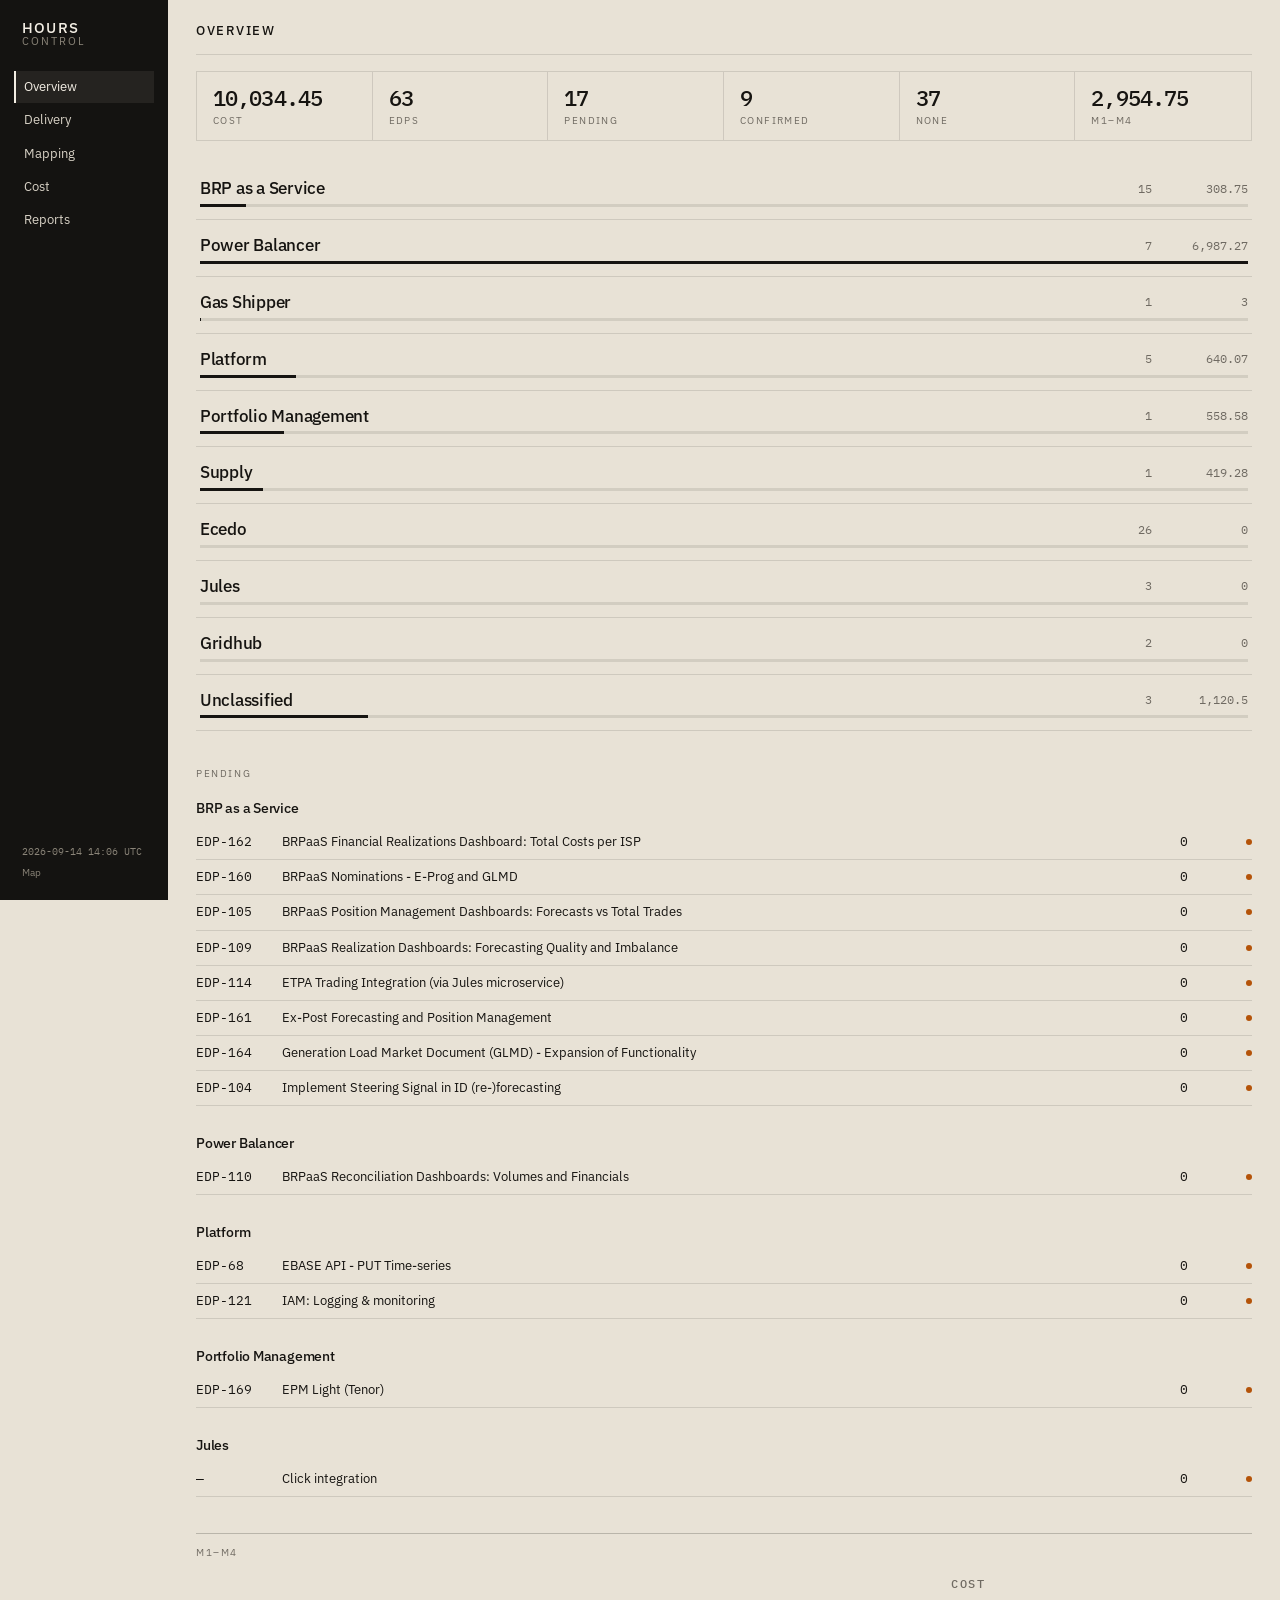
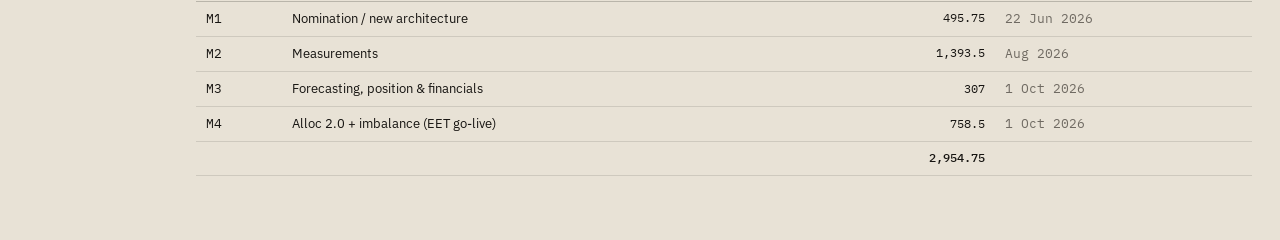
==== commit bb0d1ab8: "feat: make product lines the primary way to read the app Add a line switcher with hour bars, keep Ji" ====
--- a/index.html
+++ b/index.html
@@ -13,18 +13,15 @@
       <div class="work-title">Overview</div>
     </header>
     <div class="kpis" id="stats"></div>
-    <div class="duo">
-      <div>
-        <div class="panel-k">Product</div>
-        <div id="product-table"></div>
-      </div>
-      <div>
-        <div class="panel-k">Pending</div>
-        <div id="inbox-list"></div>
-      </div>
+    <div class="line-dir" id="product-table"></div>
+    <div class="pending-block">
+      <div class="panel-k">Pending</div>
+      <div id="inbox-list"></div>
     </div>
-    <div class="panel-k">M1–M4</div>
-    <div id="program-table"></div>
+    <div class="program-band">
+      <div class="panel-k">M1–M4</div>
+      <div id="program-table"></div>
+    </div>
   </main>
   <div id="shell-footer"></div>
   <script src="jira_map/tree_data.js"></script>
--- a/assets/css/app.css
+++ b/assets/css/app.css
@@ -19,7 +19,7 @@
   --sans: "IBM Plex Sans", "Helvetica Neue", Arial, sans-serif;
   --mono: "IBM Plex Mono", ui-monospace, Menlo, Consolas, monospace;
   --rail-w: 168px;
-  --nav-w: 300px;
+  --nav-w: 328px;
 }
 
 *, *::before, *::after { box-sizing: border-box; }
@@ -182,6 +182,108 @@
   overflow: hidden;
   background: #e3ddd0;
 }
+.line-switch {
+  flex: 0 0 auto;
+  max-height: 42%;
+  overflow: auto;
+  border-bottom: 1px solid var(--line-strong);
+  background: #d9d3c5;
+  padding: 4px 0 6px;
+}
+.nav-edps {
+  flex: 1;
+  min-height: 0;
+  display: flex;
+  flex-direction: column;
+  overflow: hidden;
+}
+/* —— product lines —— */
+.line-item {
+  width: 100%;
+  display: grid;
+  grid-template-columns: minmax(0, 1fr) 72px;
+  gap: 3px 8px;
+  padding: 8px 12px 7px;
+  height: auto;
+  border: 0;
+  border-radius: 0;
+  text-align: left;
+  font-weight: 400;
+  background: transparent;
+  color: inherit;
+  text-decoration: none;
+  align-items: center;
+}
+.line-item:has(.line-bar) { grid-template-rows: auto 3px; }
+.line-item.is-dir {
+  grid-template-columns: minmax(0, 1fr) 40px 88px;
+  padding: 14px 4px 12px;
+  border-bottom: 1px solid var(--line);
+}
+.line-name {
+  font-size: 14px;
+  font-weight: 500;
+  letter-spacing: -0.015em;
+  min-width: 0;
+  overflow: hidden;
+  text-overflow: ellipsis;
+  white-space: nowrap;
+}
+.line-item.is-dir .line-name { font-size: 17px; }
+.line-n, .line-h {
+  font-size: 12px;
+  text-align: right;
+  color: var(--muted);
+  font-variant-numeric: tabular-nums;
+}
+.line-bar {
+  grid-column: 1 / -1;
+  height: 3px;
+  background: rgba(22, 20, 17, 0.10);
+  display: block;
+}
+.line-bar i {
+  display: block;
+  height: 100%;
+  background: var(--ink);
+}
+.line-item:hover { background: var(--hover); text-decoration: none; color: inherit; }
+.line-item.is-on {
+  background: var(--canvas);
+  box-shadow: inset 2px 0 0 var(--ink);
+}
+.line-item.is-on .line-h { color: var(--ink); }
+.line-dir { margin: 0 0 36px; }
+.pending-block { margin: 0 0 36px; }
+.pending-line { margin: 0 0 18px; }
+.pending-line-h, .cost-line {
+  display: block;
+  font-size: 14px;
+  font-weight: 500;
+  letter-spacing: -0.015em;
+  padding: 10px 0 6px;
+  color: var(--ink);
+  text-decoration: none;
+}
+.cost-line { margin: 20px 0 4px; }
+.program-band {
+  padding-top: 12px;
+  border-top: 1px solid var(--line-strong);
+}
+.record-line {
+  display: flex;
+  flex-wrap: wrap;
+  gap: 8px 14px;
+  margin: 0 0 8px;
+  font-size: 14px;
+  font-weight: 500;
+  letter-spacing: -0.015em;
+}
+.record-line a { color: var(--ink); }
+.record-line a.is-also { font-weight: 400; color: var(--muted); }
+table.data .line-name { display: block; font-size: 14px; }
+table.data .line-bar { margin-top: 6px; }
+
 .nav-meta {
   flex: 0 0 auto;
   padding: 8px 12px;
@@ -358,18 +460,27 @@
 /* —— navigator rows —— */
 .nav-prod { border-bottom: 1px solid var(--line); }
 .nav-prod-h {
+  width: 100%;
   display: flex;
   justify-content: space-between;
   gap: 8px;
-  padding: 10px 12px 6px;
-  font-size: 10px;
-  letter-spacing: 0.12em;
-  text-transform: uppercase;
-  color: var(--muted);
+  padding: 12px 12px 6px;
+  font-size: 13px;
+  font-weight: 500;
+  letter-spacing: -0.01em;
+  text-transform: none;
+  color: var(--ink);
   position: sticky;
   top: 0;
   background: #e3ddd0;
-}
+  border: 0;
+  height: auto;
+  text-align: left;
+  border-radius: 0;
+}
+.nav-prod-h.is-static { cursor: default; }
+.nav-prod-h:hover { background: var(--hover); }
+.nav-prod-h.is-static:hover { background: #e3ddd0; }
 .nav-edp {
   width: 100%;
   display: grid;
@@ -385,7 +496,11 @@
   font-weight: 400;
 }
 .nav-edp:hover { background: var(--hover); }
-.nav-edp.is-on { background: var(--canvas); box-shadow: inset 2px 0 0 var(--ink); }
+.nav-edp.is-on {
+  background: #f4efe6;
+  box-shadow: inset 2px 0 0 var(--ink);
+}
+.nav-edp.is-on .nav-edp-k { color: var(--ink); }
 .nav-edp-k {
   font-family: var(--mono);
   font-size: 11px;
@@ -441,7 +556,13 @@
 }
 
 /* —— record —— */
-.record-head { padding: 22px 28px 0; }
+.record-head {
+  padding: 22px 28px 0;
+  position: sticky;
+  top: 0;
+  z-index: 3;
+  background: var(--canvas);
+}
 .record-id {
   display: flex;
   flex-wrap: wrap;
@@ -464,6 +585,7 @@
   border-top: 1px solid var(--line-strong);
   border-bottom: 1px solid var(--line-strong);
   margin: 0 -28px;
+  background: var(--canvas);
 }
 .metric {
   padding: 14px 28px 12px;
@@ -542,7 +664,7 @@
 
 .unit-cols, .unit-h, .line {
   display: grid;
-  grid-template-columns: 44px 96px minmax(0, 1fr) 110px 56px 64px 64px;
+  grid-template-columns: 44px 96px minmax(0, 1fr) minmax(72px, 120px) 48px 64px 64px minmax(0, 132px);
   gap: 8px;
   align-items: center;
 }
@@ -554,6 +676,7 @@
   color: var(--muted);
   margin-top: 8px;
 }
+.unit-cols span:nth-child(5),
 .unit-cols span:nth-child(6),
 .unit-cols span:nth-child(7),
 .hrs, .qty { text-align: right; font-family: var(--mono); font-variant-numeric: tabular-nums; }
@@ -601,17 +724,18 @@
 
 .unit-act {
   display: flex;
+  justify-content: flex-end;
   gap: 6px;
-  padding: 0 28px 8px;
+  min-height: 0;
 }
 .unit-act button { height: 26px; padding: 0 8px; font-size: 11px; }
 
 .add-row {
   display: flex;
   gap: 8px;
-  padding: 16px 28px 32px;
-  border-top: 1px solid var(--line);
-  margin-top: 8px;
+  padding: 12px 28px 10px;
+  border-bottom: 1px solid var(--line);
+  background: var(--canvas);
 }
 .add-row input { width: 140px; }
 
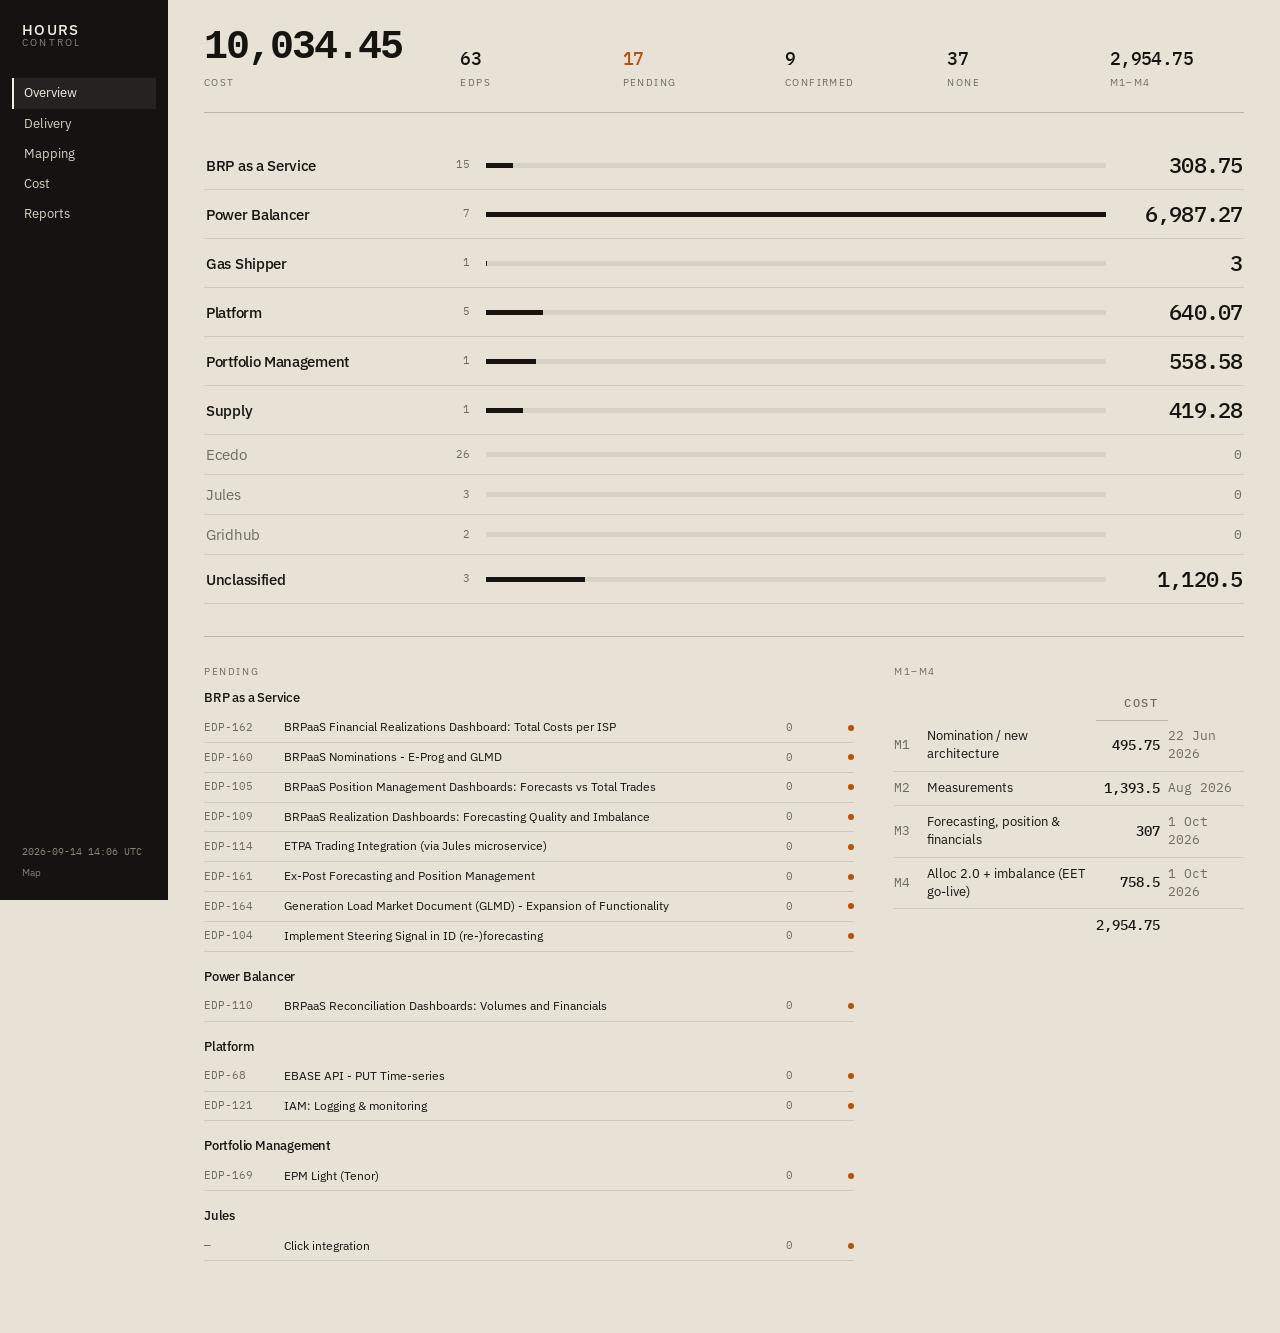
==== commit 7dbea30b: "style: scale pages as one composition, not a stack of widgets Cost and product-line hours take the t" ====
--- a/index.html
+++ b/index.html
@@ -9,18 +9,17 @@
 <body>
   <div id="shell-header"></div>
   <main class="page">
-    <header class="work-bar in-page">
-      <div class="work-title">Overview</div>
-    </header>
     <div class="kpis" id="stats"></div>
     <div class="line-dir" id="product-table"></div>
-    <div class="pending-block">
-      <div class="panel-k">Pending</div>
-      <div id="inbox-list"></div>
-    </div>
-    <div class="program-band">
-      <div class="panel-k">M1–M4</div>
-      <div id="program-table"></div>
+    <div class="duo">
+      <div class="pending-block">
+        <div class="panel-k">Pending</div>
+        <div id="inbox-list"></div>
+      </div>
+      <div class="program-band">
+        <div class="panel-k">M1–M4</div>
+        <div id="program-table"></div>
+      </div>
     </div>
   </main>
   <div id="shell-footer"></div>
--- a/assets/css/app.css
+++ b/assets/css/app.css
@@ -15,11 +15,12 @@
   --signal-soft: #f3e4d4;
   --danger: #9b1c1c;
   --over: #9b1c1c;
+  --nav-fill: #e3ddd0;
   --radius: 2px;
   --sans: "IBM Plex Sans", "Helvetica Neue", Arial, sans-serif;
   --mono: "IBM Plex Mono", ui-monospace, Menlo, Consolas, monospace;
   --rail-w: 168px;
-  --nav-w: 328px;
+  --nav-w: 292px;
 }
 
 *, *::before, *::after { box-sizing: border-box; }
@@ -60,7 +61,7 @@
   flex: 0 0 var(--rail-w);
   background: var(--rail);
   color: var(--rail-ink);
-  padding: 20px 14px 16px;
+  padding: 22px 12px 16px;
   display: flex;
   flex-direction: column;
   gap: 2px;
@@ -72,33 +73,33 @@
 .wordmark {
   display: flex;
   flex-direction: column;
-  gap: 0;
+  gap: 1px;
   color: #f3eee4;
   text-decoration: none;
-  padding: 0 8px 22px;
-  line-height: 1.05;
+  padding: 0 10px 28px;
+  line-height: 1.02;
 }
 .wordmark:hover { text-decoration: none; color: #f3eee4; }
 .wordmark span:first-child {
   font-size: 15px;
   font-weight: 500;
-  letter-spacing: 0.08em;
+  letter-spacing: 0.09em;
   text-transform: uppercase;
 }
 .wordmark span:last-child {
-  font-size: 11px;
-  letter-spacing: 0.18em;
+  font-size: 10px;
+  letter-spacing: 0.22em;
   text-transform: uppercase;
   color: var(--rail-mute);
 }
 
-.nav { display: flex; flex-direction: column; gap: 1px; }
+.nav { display: flex; flex-direction: column; gap: 0; }
 .nav a {
   color: var(--rail-ink);
   text-decoration: none;
   font-size: 13px;
   font-weight: 400;
-  padding: 7px 8px;
+  padding: 6px 10px;
   border-left: 2px solid transparent;
 }
 .nav a:hover { background: rgba(243, 238, 228, 0.06); text-decoration: none; }
@@ -110,7 +111,7 @@
 
 .rail-foot {
   margin-top: auto;
-  padding: 12px 8px 4px;
+  padding: 14px 10px 4px;
   font-size: 10px;
   line-height: 1.5;
   color: var(--rail-mute);
@@ -128,8 +129,8 @@
 .page {
   flex: 1;
   min-width: 0;
-  padding: 22px 28px 64px;
-  max-width: 1240px;
+  padding: 28px 36px 72px;
+  max-width: 1280px;
 }
 
 .workspace {
@@ -146,25 +147,26 @@
   height: 44px;
   display: flex;
   align-items: center;
-  gap: 8px;
-  padding: 0 14px;
+  gap: 10px;
+  padding: 0 16px;
   border-bottom: 1px solid var(--line);
   background: var(--canvas);
 }
 .work-bar.in-page {
   height: auto;
-  padding: 0 0 14px;
-  margin: 0 0 16px;
+  padding: 0 0 12px;
+  margin: 0 0 8px;
   border-bottom: 1px solid var(--line);
 }
 
 .work-title {
-  font-size: 13px;
-  font-weight: 500;
-  letter-spacing: 0.12em;
+  font-size: 11px;
+  font-weight: 500;
+  letter-spacing: 0.16em;
   text-transform: uppercase;
-  margin-right: 8px;
+  margin-right: 4px;
   white-space: nowrap;
+  color: var(--muted);
 }
 
 .work-split {
@@ -180,15 +182,15 @@
   display: flex;
   flex-direction: column;
   overflow: hidden;
-  background: #e3ddd0;
+  background: var(--nav-fill);
 }
 .line-switch {
   flex: 0 0 auto;
-  max-height: 42%;
+  max-height: 228px;
   overflow: auto;
   border-bottom: 1px solid var(--line-strong);
-  background: #d9d3c5;
-  padding: 4px 0 6px;
+  background: var(--nav-fill);
+  padding: 4px 0;
 }
 .nav-edps {
   flex: 1;
@@ -197,13 +199,14 @@
   flex-direction: column;
   overflow: hidden;
 }
+
 /* —— product lines —— */
 .line-item {
   width: 100%;
   display: grid;
-  grid-template-columns: minmax(0, 1fr) 72px;
-  gap: 3px 8px;
-  padding: 8px 12px 7px;
+  grid-template-columns: minmax(0, 1fr) 64px;
+  gap: 2px 8px;
+  padding: 5px 12px 4px;
   height: auto;
   border: 0;
   border-radius: 0;
@@ -214,31 +217,52 @@
   text-decoration: none;
   align-items: center;
 }
-.line-item:has(.line-bar) { grid-template-rows: auto 3px; }
+.line-item:has(.line-bar) { grid-template-rows: auto 2px; }
 .line-item.is-dir {
-  grid-template-columns: minmax(0, 1fr) 40px 88px;
-  padding: 14px 4px 12px;
+  grid-template-columns: minmax(0, 220px) 28px minmax(72px, 1fr) 120px;
+  grid-template-rows: auto;
+  gap: 0 16px;
+  padding: 13px 2px;
   border-bottom: 1px solid var(--line);
-}
+  align-items: center;
+}
+.line-item.is-dir:has(.line-bar) { grid-template-rows: auto; }
 .line-name {
-  font-size: 14px;
-  font-weight: 500;
-  letter-spacing: -0.015em;
+  font-size: 12px;
+  font-weight: 400;
+  letter-spacing: -0.01em;
   min-width: 0;
   overflow: hidden;
   text-overflow: ellipsis;
   white-space: nowrap;
 }
-.line-item.is-dir .line-name { font-size: 17px; }
+.line-item.is-on .line-name { font-weight: 500; }
+.line-item.is-dir .line-name {
+  font-size: 15px;
+  font-weight: 500;
+  letter-spacing: -0.02em;
+}
 .line-n, .line-h {
-  font-size: 12px;
+  font-size: 11px;
   text-align: right;
   color: var(--muted);
   font-variant-numeric: tabular-nums;
+  font-family: var(--mono);
+}
+.line-item.is-dir .line-n {
+  font-size: 11px;
+  color: var(--muted);
+}
+.line-item.is-dir .line-h {
+  font-size: 22px;
+  font-weight: 500;
+  letter-spacing: -0.04em;
+  color: var(--ink);
+  line-height: 1;
 }
 .line-bar {
   grid-column: 1 / -1;
-  height: 3px;
+  height: 2px;
   background: rgba(22, 20, 17, 0.10);
   display: block;
 }
@@ -247,51 +271,73 @@
   height: 100%;
   background: var(--ink);
 }
+.line-item.is-dir .line-bar {
+  grid-column: auto;
+  height: 5px;
+  background: rgba(22, 20, 17, 0.08);
+}
+.line-bar.is-empty {
+  background: transparent;
+}
 .line-item:hover { background: var(--hover); text-decoration: none; color: inherit; }
+.line-item.is-dir:hover { background: transparent; }
+.line-item.is-dir:hover .line-name { text-decoration: underline; text-underline-offset: 3px; }
 .line-item.is-on {
   background: var(--canvas);
   box-shadow: inset 2px 0 0 var(--ink);
 }
 .line-item.is-on .line-h { color: var(--ink); }
-.line-dir { margin: 0 0 36px; }
-.pending-block { margin: 0 0 36px; }
-.pending-line { margin: 0 0 18px; }
+.line-item.is-zero .line-name,
+.line-item.is-zero .line-n,
+.line-item.is-zero .line-h { color: var(--muted); }
+.line-item.is-dir.is-zero {
+  padding: 9px 2px;
+}
+.line-item.is-dir.is-zero .line-name { font-weight: 400; }
+.line-item.is-dir.is-zero .line-h {
+  font-size: 13px;
+  font-weight: 400;
+  letter-spacing: 0;
+}
+
+.line-dir { margin: 4px 0 8px; }
+
+.pending-block { margin: 0; }
+.pending-line { margin: 0 0 16px; }
+.pending-line:last-child { margin-bottom: 0; }
 .pending-line-h, .cost-line {
   display: block;
-  font-size: 14px;
+  font-size: 13px;
   font-weight: 500;
   letter-spacing: -0.015em;
-  padding: 10px 0 6px;
+  padding: 0 0 6px;
   color: var(--ink);
   text-decoration: none;
 }
-.cost-line { margin: 20px 0 4px; }
+.cost-line {
+  margin: 28px 0 8px;
+  font-size: 15px;
+  padding: 0;
+}
 .program-band {
-  padding-top: 12px;
-  border-top: 1px solid var(--line-strong);
+  padding: 0;
+  border: 0;
 }
 .record-line {
   display: flex;
   flex-wrap: wrap;
-  gap: 8px 14px;
-  margin: 0 0 8px;
-  font-size: 14px;
+  gap: 6px 16px;
+  margin: 0 0 10px;
+  font-size: 13px;
   font-weight: 500;
   letter-spacing: -0.015em;
 }
 .record-line a { color: var(--ink); }
 .record-line a.is-also { font-weight: 400; color: var(--muted); }
-table.data .line-name { display: block; font-size: 14px; }
-table.data .line-bar { margin-top: 6px; }
-
-.nav-meta {
-  flex: 0 0 auto;
-  padding: 8px 12px;
-  font-family: var(--mono);
-  font-size: 11px;
-  color: var(--muted);
-  border-bottom: 1px solid var(--line);
-}
+table.data .line-name { display: block; font-size: 15px; font-weight: 500; letter-spacing: -0.02em; }
+table.data .line-bar { margin-top: 8px; height: 4px; grid-column: auto; }
+
+.nav-meta { display: none; }
 .nav-list { flex: 1; overflow: auto; }
 
 .record {
@@ -306,11 +352,11 @@
   color: var(--ink);
   background: transparent;
   border: 1px solid var(--line-strong);
-  padding: 5px 8px;
+  padding: 4px 8px;
   border-radius: var(--radius);
-  height: 30px;
-}
-input[type="search"] { min-width: 160px; flex: 1; }
+  height: 28px;
+}
+input[type="search"] { min-width: 148px; flex: 1; max-width: 280px; }
 input:focus, select:focus, textarea:focus, button:focus {
   outline: 1px solid var(--ink);
   outline-offset: 0;
@@ -323,8 +369,8 @@
   background: transparent;
   color: var(--ink);
   border: 1px solid var(--line-strong);
-  padding: 5px 10px;
-  height: 30px;
+  padding: 4px 10px;
+  height: 28px;
   cursor: pointer;
   text-decoration: none;
   display: inline-flex;
@@ -355,13 +401,19 @@
   align-items: center;
   margin: 0 0 16px;
 }
-.work-bar .toolbar { margin: 0; flex: 1; }
+.work-bar .toolbar { margin: 0; flex: 1; min-width: 0; }
+.toolbar-end {
+  margin-left: auto;
+  display: flex;
+  flex-wrap: wrap;
+  gap: 8px;
+  align-items: center;
+}
 
 .status {
   font-size: 11px;
   font-family: var(--mono);
   color: var(--muted);
-  margin-left: auto;
 }
 .status.ok { color: var(--ink); }
 .status.warn { color: var(--signal); }
@@ -369,38 +421,49 @@
 /* —— KPIs —— */
 .kpis, .stats {
   display: grid;
-  grid-template-columns: repeat(auto-fit, minmax(120px, 1fr));
-  gap: 0;
-  margin: 0 0 22px;
-  border: 1px solid var(--line);
+  grid-template-columns: minmax(160px, 1.7fr) repeat(5, minmax(64px, 1fr));
+  align-items: end;
+  gap: 0 28px;
+  margin: 0 0 28px;
+  padding: 0 0 22px;
+  border: 0;
+  border-bottom: 1px solid var(--line-strong);
 }
 .kpi {
-  padding: 14px 16px 12px;
-  border-right: 1px solid var(--line);
-}
-.kpi:last-child { border-right: 0; }
+  padding: 0;
+  border: 0;
+}
 .kpi-v {
   font-family: var(--mono);
-  font-size: 22px;
-  font-weight: 500;
-  letter-spacing: -0.04em;
+  font-size: 18px;
+  font-weight: 500;
+  letter-spacing: -0.03em;
   font-variant-numeric: tabular-nums;
-  line-height: 1.1;
+  line-height: 1;
 }
 .kpi-k {
-  margin-top: 4px;
+  margin-top: 6px;
   font-size: 10px;
   letter-spacing: 0.14em;
   text-transform: uppercase;
   color: var(--muted);
 }
+.kpi.is-lead .kpi-v {
+  font-size: 40px;
+  font-weight: 600;
+  letter-spacing: -0.05em;
+}
+.kpi.is-lead .kpi-k { margin-top: 8px; }
+.kpi.is-support .kpi-v { padding-bottom: 2px; }
 .kpi-warn .kpi-v { color: var(--signal); }
 
 .duo {
   display: grid;
-  grid-template-columns: 1.2fr 0.8fr;
-  gap: 24px;
-  margin: 0 0 24px;
+  grid-template-columns: 1.3fr 0.7fr;
+  gap: 40px;
+  margin: 32px 0 0;
+  padding-top: 28px;
+  border-top: 1px solid var(--line-strong);
 }
 
 .panel-k {
@@ -408,11 +471,25 @@
   letter-spacing: 0.16em;
   text-transform: uppercase;
   color: var(--muted);
-  margin: 0 0 8px;
+  margin: 0 0 10px;
+}
+.work-bar.in-page + .panel-k { margin-top: 12px; }
+.table-wrap + .panel-k { margin-top: 32px; }
+
+html[data-page="cost"] #products td:first-child { padding-left: 0; }
+html[data-page="cost"] #products td.num:nth-child(2) {
+  font-size: 20px;
+  font-weight: 500;
+  letter-spacing: -0.04em;
+}
+html[data-page="cost"] #products .line-bar { height: 5px; }
+html[data-page="cost"] #milestones td.num:nth-child(3) {
+  font-size: 14px;
+  font-weight: 500;
 }
 
 /* —— tables —— */
-.table-wrap { overflow-x: auto; margin: 0 0 24px; }
+.table-wrap { overflow-x: auto; margin: 0 0 4px; }
 table.data, table.grid {
   width: 100%;
   border-collapse: collapse;
@@ -426,12 +503,12 @@
   text-transform: uppercase;
   color: var(--muted);
   border-bottom: 1px solid var(--line-strong);
-  padding: 8px 10px;
+  padding: 6px 10px 8px;
   white-space: nowrap;
 }
 table.data td, table.grid td {
   border-bottom: 1px solid var(--line);
-  padding: 8px 10px;
+  padding: 9px 10px;
   vertical-align: middle;
 }
 table.data tr:last-child td, table.grid tr:last-child td { border-bottom: 1px solid var(--line); }
@@ -443,19 +520,36 @@
   font-family: var(--mono);
   font-size: 12px;
 }
+table.data td.num { font-size: 13px; }
 table.data tr:hover td, table.grid tr:hover td { background: var(--hover); }
 table.data a:hover { text-decoration: underline; }
 table.data .warn, table.grid .warn { color: var(--signal); }
-table.data tr.sum td { font-weight: 500; border-top: 1px solid var(--line-strong); }
+table.data tr.sum td {
+  font-weight: 500;
+  border-top: 1px solid var(--line-strong);
+  border-bottom: 0;
+}
 table.data tr.is-over td { color: var(--over); }
 table.data input[type="number"] {
   width: 88px;
   text-align: right;
   font-family: var(--mono);
-  font-size: 12px;
+  font-size: 13px;
   height: 26px;
-  padding: 2px 6px;
-}
+  padding: 0 2px 2px;
+  border: 0;
+  border-bottom: 1px solid var(--line-strong);
+  border-radius: 0;
+  background: transparent;
+}
+table.data input[type="number"]:hover,
+table.data input[type="number"]:focus {
+  border-bottom-color: var(--ink);
+}
+.program-band table.data th:empty { padding: 0; border: 0; height: 0; line-height: 0; font-size: 0; }
+.program-band table.data td { padding: 7px 8px 7px 0; }
+.program-band table.data td:first-child { width: 2.5em; color: var(--muted); }
+.program-band table.data td.num { font-size: 14px; font-weight: 500; }
 
 /* —— navigator rows —— */
 .nav-prod { border-bottom: 1px solid var(--line); }
@@ -464,43 +558,50 @@
   display: flex;
   justify-content: space-between;
   gap: 8px;
-  padding: 12px 12px 6px;
-  font-size: 13px;
+  padding: 10px 12px 5px;
+  font-size: 12px;
   font-weight: 500;
   letter-spacing: -0.01em;
   text-transform: none;
   color: var(--ink);
   position: sticky;
   top: 0;
-  background: #e3ddd0;
+  background: var(--nav-fill);
   border: 0;
   height: auto;
   text-align: left;
   border-radius: 0;
+  z-index: 1;
+}
+.nav-prod-h .mono {
+  font-size: 11px;
+  color: var(--muted);
+  font-weight: 400;
 }
 .nav-prod-h.is-static { cursor: default; }
 .nav-prod-h:hover { background: var(--hover); }
-.nav-prod-h.is-static:hover { background: #e3ddd0; }
+.nav-prod-h.is-static:hover { background: var(--nav-fill); }
 .nav-edp {
   width: 100%;
   display: grid;
-  grid-template-columns: 78px minmax(0, 1fr) 54px 10px;
+  grid-template-columns: 72px minmax(0, 1fr) 52px 8px;
   gap: 8px;
   align-items: center;
   text-align: left;
   border: 0;
   border-radius: 0;
   height: auto;
-  padding: 7px 12px;
+  padding: 6px 12px;
   background: transparent;
   font-weight: 400;
 }
 .nav-edp:hover { background: var(--hover); }
 .nav-edp.is-on {
-  background: #f4efe6;
+  background: var(--canvas);
   box-shadow: inset 2px 0 0 var(--ink);
 }
-.nav-edp.is-on .nav-edp-k { color: var(--ink); }
+.nav-edp.is-on .nav-edp-k,
+.nav-edp.is-on .nav-edp-h { color: var(--ink); }
 .nav-edp-k {
   font-family: var(--mono);
   font-size: 11px;
@@ -517,6 +618,7 @@
   text-align: right;
   font-size: 11px;
   color: var(--muted);
+  font-variant-numeric: tabular-nums;
 }
 .nav-edp-st, .pip {
   width: 6px;
@@ -533,34 +635,37 @@
 
 .inbox-row {
   display: grid;
-  grid-template-columns: 78px minmax(0, 1fr) 54px 10px;
+  grid-template-columns: 72px minmax(0, 1fr) 52px 8px;
   gap: 8px;
   align-items: center;
-  padding: 8px 0;
+  padding: 6px 0;
   border-bottom: 1px solid var(--line);
   text-decoration: none;
   color: inherit;
-}
-.inbox-row:hover { background: var(--hover); text-decoration: none; }
+  font-size: 12px;
+}
+.inbox-row:hover { background: transparent; text-decoration: none; }
+.inbox-row:hover .grow { text-decoration: underline; text-underline-offset: 2px; }
 .inbox-row .grow {
   min-width: 0;
   overflow: hidden;
   text-overflow: ellipsis;
   white-space: nowrap;
 }
+.inbox-row .mono {
+  font-size: 11px;
+  color: var(--muted);
+}
 
 .empty-mini {
-  padding: 24px 16px;
+  padding: 28px 16px;
   color: var(--muted);
   font-family: var(--mono);
 }
 
 /* —— record —— */
 .record-head {
-  padding: 22px 28px 0;
-  position: sticky;
-  top: 0;
-  z-index: 3;
+  padding: 20px 28px 0;
   background: var(--canvas);
 }
 .record-id {
@@ -568,38 +673,58 @@
   flex-wrap: wrap;
   align-items: center;
   gap: 8px;
-  margin: 0 0 8px;
+  margin: 0 0 6px;
 }
 .record-head h1 {
   font-size: 22px;
   font-weight: 500;
   letter-spacing: -0.03em;
-  line-height: 1.2;
-  margin: 0 0 16px;
-  max-width: 46rem;
+  line-height: 1.18;
+  margin: 0 0 14px;
+  max-width: 40rem;
 }
 
 .metrics {
   display: grid;
-  grid-template-columns: repeat(4, minmax(0, 1fr));
+  grid-template-columns: 1.45fr 1fr 0.72fr 0.72fr;
   border-top: 1px solid var(--line-strong);
   border-bottom: 1px solid var(--line-strong);
   margin: 0 -28px;
   background: var(--canvas);
-}
+  position: sticky;
+  top: 0;
+  z-index: 3;
+}
+.metrics-3 { grid-template-columns: 1.45fr 1fr 1fr; }
 .metric {
-  padding: 14px 28px 12px;
+  padding: 12px 28px 11px;
   border-right: 1px solid var(--line);
 }
 .metric:last-child { border-right: 0; }
 .metric b {
   display: block;
   font-family: var(--mono);
-  font-size: 26px;
+  font-size: 22px;
   font-weight: 500;
   letter-spacing: -0.04em;
   font-variant-numeric: tabular-nums;
   line-height: 1;
+}
+.metric.is-lead b {
+  font-size: 34px;
+  font-weight: 600;
+  letter-spacing: -0.05em;
+}
+.metric.is-quiet b {
+  font-size: 18px;
+  font-weight: 400;
+  color: var(--muted);
+}
+.metric.is-aux b {
+  font-size: 16px;
+  font-weight: 400;
+  color: var(--muted);
+  letter-spacing: -0.02em;
 }
 .metric span {
   display: block;
@@ -610,28 +735,40 @@
   color: var(--muted);
 }
 .metric.is-over b { color: var(--over); }
+.metric.is-aux.is-over b { font-weight: 500; }
 
 .chip {
   font-family: var(--mono);
   font-size: 9px;
   letter-spacing: 0.08em;
   font-weight: 500;
-  padding: 2px 5px;
+  padding: 2px 0;
   border: 1px solid var(--ink);
   border-radius: var(--radius);
   line-height: 1.2;
   flex: 0 0 auto;
-}
-.chip-edp { background: var(--ink); color: var(--canvas); }
-.chip-epp { background: transparent; }
-.chip-feature { border-color: var(--muted); color: var(--muted); }
-.chip-story { border: 0; color: var(--muted); padding-left: 0; letter-spacing: 0.12em; }
+  min-width: 34px;
+  text-align: center;
+  display: inline-block;
+}
+.chip-edp { background: var(--ink); color: var(--canvas); padding: 2px 5px; }
+.chip-epp { background: transparent; padding: 2px 5px; }
+.chip-feature { border-color: var(--muted); color: var(--muted); padding: 2px 5px; }
+.chip-story {
+  border: 0;
+  color: var(--muted);
+  padding: 2px 0;
+  letter-spacing: 0.12em;
+  min-width: 0;
+  text-align: left;
+}
 
 .key {
   font-family: var(--mono);
   font-size: 12px;
   color: var(--ink);
   text-decoration: none;
+  font-variant-numeric: tabular-nums;
 }
 a.key:hover { text-decoration: underline; }
 
@@ -644,56 +781,70 @@
 .soft { font-size: 11px; color: var(--muted); }
 .soft-link {
   margin-left: auto;
-  font-size: 11px;
-  letter-spacing: 0.1em;
-  text-transform: uppercase;
-  color: var(--muted);
-}
-.meth {
-  font-family: var(--mono);
-  font-size: 10px;
-  color: var(--muted);
-}
-.chip-btn {
-  font-family: var(--mono);
-  font-size: 11px;
-  border: 1px solid var(--line-strong);
-  padding: 2px 6px;
-  border-radius: var(--radius);
-}
-
-.unit-cols, .unit-h, .line {
-  display: grid;
-  grid-template-columns: 44px 96px minmax(0, 1fr) minmax(72px, 120px) 48px 64px 64px minmax(0, 132px);
-  gap: 8px;
-  align-items: center;
-}
-.unit-cols {
-  padding: 10px 28px 6px;
   font-size: 10px;
   letter-spacing: 0.12em;
   text-transform: uppercase;
   color: var(--muted);
-  margin-top: 8px;
+}
+.meth {
+  font-family: var(--mono);
+  font-size: 10px;
+  color: var(--muted);
+}
+.chip-btn {
+  font-family: var(--mono);
+  font-size: 11px;
+  border: 1px solid var(--line-strong);
+  padding: 1px 6px;
+  border-radius: var(--radius);
+}
+
+.unit-cols, .unit-h, .line {
+  display: grid;
+  grid-template-columns: 40px 92px minmax(0, 1fr) minmax(72px, 140px) 44px 68px 68px;
+  gap: 8px;
+  align-items: center;
+}
+html[data-page="mapping"] .unit-cols,
+html[data-page="mapping"] .unit-h,
+html[data-page="mapping"] .line {
+  grid-template-columns: 40px 88px minmax(0, 1fr) minmax(64px, 120px) 40px 60px 60px minmax(0, 148px);
+}
+.unit-cols {
+  position: sticky;
+  top: 0;
+  z-index: 4;
+  padding: 8px 28px 6px;
+  font-size: 10px;
+  letter-spacing: 0.12em;
+  text-transform: uppercase;
+  color: var(--muted);
+  margin-top: 0;
+  background: var(--canvas);
+  border-bottom: 1px solid var(--line);
 }
 .unit-cols span:nth-child(5),
 .unit-cols span:nth-child(6),
 .unit-cols span:nth-child(7),
 .hrs, .qty { text-align: right; font-family: var(--mono); font-variant-numeric: tabular-nums; }
+html[data-page="delivery"] .unit-cols span:last-child,
+html[data-page="delivery"] .unit-act { display: none; }
 .meta-bits {
   display: flex;
   flex-wrap: wrap;
-  gap: 6px;
+  gap: 4px 8px;
   align-items: center;
   min-width: 0;
 }
 .qty { font-size: 11px; color: var(--muted); }
 .hrs { font-size: 12px; }
-.hrs.dim { color: var(--muted); }
+.hrs-cost { font-weight: 500; color: var(--ink); }
+.hrs-log { color: var(--muted); }
+.hrs.dim { color: var(--muted); font-weight: 400; }
 
 .unit { border-bottom: 1px solid var(--line); }
 .unit-h, .line {
-  padding: 8px 28px;
+  padding: 7px 28px;
   cursor: pointer;
 }
 .unit-h:hover, .line:hover { background: var(--hover); }
@@ -704,10 +855,11 @@
   text-overflow: ellipsis;
   white-space: nowrap;
 }
-.unit-feat .unit-h { padding-left: 44px; }
-.line-story { padding-left: 60px; cursor: default; }
-
-.unit-epp.is-pending { box-shadow: inset 3px 0 0 var(--signal); background: rgba(180, 83, 9, 0.04); }
+.unit-epp > .unit-h .line-title { font-weight: 500; }
+.unit-feat .line-title { padding-left: 12px; font-weight: 400; }
+.line-story .line-title { padding-left: 24px; color: var(--muted); }
+
+.unit-epp.is-pending { box-shadow: inset 3px 0 0 var(--signal); background: rgba(180, 83, 9, 0.035); }
 .unit-epp.is-rejected .line-title { text-decoration: line-through; color: var(--muted); }
 
 .hbare {
@@ -728,24 +880,34 @@
   gap: 6px;
   min-height: 0;
 }
-.unit-act button { height: 26px; padding: 0 8px; font-size: 11px; }
+.unit-act button { height: 24px; padding: 0 8px; font-size: 11px; }
 
 .add-row {
   display: flex;
   gap: 8px;
-  padding: 12px 28px 10px;
+  padding: 10px 28px 10px;
   border-bottom: 1px solid var(--line);
   background: var(--canvas);
 }
-.add-row input { width: 140px; }
+.add-row input {
+  width: 128px;
+  border: 0;
+  border-bottom: 1px solid var(--line-strong);
+  border-radius: 0;
+  font-family: var(--mono);
+  letter-spacing: 0.04em;
+  height: 26px;
+  padding: 0 2px 2px;
+}
+.add-row input:focus { border-bottom-color: var(--ink); outline: 0; }
 
 .parent-row { padding: 12px 28px 0; display: flex; gap: 6px; flex-wrap: wrap; }
 
 /* —— charts —— */
 .chart {
-  margin: 0 0 20px;
-  padding: 4px 0 8px;
-  border-bottom: 1px solid var(--line);
+  margin: 0;
+  padding: 0;
+  border: 0;
 }
 .chart svg { display: block; width: 100%; height: auto; }
 .chart h2, h2.section {
@@ -754,15 +916,31 @@
   letter-spacing: 0.16em;
   text-transform: uppercase;
   color: var(--muted);
-  margin: 18px 0 10px;
+  margin: 0 0 12px;
 }
 .chart .axis { font-size: 11px; fill: var(--muted); font-family: var(--sans); }
 .chart .tick { stroke: var(--line); }
 .chart-legend {
-  margin: 8px 0 0;
-  font-size: 11px;
-  font-family: var(--mono);
-  color: var(--muted);
+  margin: 10px 0 0;
+  font-size: 11px;
+  font-family: var(--mono);
+  color: var(--muted);
+}
+
+.report-hero {
+  display: grid;
+  grid-template-columns: 1.15fr 0.85fr;
+  gap: 36px 40px;
+  align-items: start;
+  margin: 0 0 36px;
+  padding: 0 0 32px;
+  border-bottom: 1px solid var(--line-strong);
+}
+.report-rest {
+  display: grid;
+  grid-template-columns: 1fr 1fr;
+  gap: 32px 40px;
+  align-items: start;
 }
 
 .lede, .note, .insights, .jump, .kicker, .caption { display: none; }
@@ -784,11 +962,21 @@
   .rail-foot { display: none; }
   .work-split { grid-template-columns: 1fr; }
   .navigator { max-height: 36vh; border-right: 0; border-bottom: 1px solid var(--line); }
-  .duo { grid-template-columns: 1fr; }
+  .kpis, .stats { grid-template-columns: repeat(3, 1fr); gap: 16px 20px; }
+  .kpi.is-lead { grid-column: 1 / -1; }
+  .duo, .report-hero, .report-rest { grid-template-columns: 1fr; }
+  .line-item.is-dir {
+    grid-template-columns: minmax(0, 1fr) 28px 72px;
+  }
+  .line-item.is-dir .line-bar { display: none; }
   .metrics { grid-template-columns: repeat(2, 1fr); }
+  .metrics-3 { grid-template-columns: repeat(3, 1fr); }
   .unit-cols { display: none; }
-  .unit-h, .line {
-    grid-template-columns: 44px 88px minmax(0, 1fr) 56px;
+  .unit-h, .line,
+  html[data-page="mapping"] .unit-h,
+  html[data-page="mapping"] .line {
+    grid-template-columns: 40px 88px minmax(0, 1fr) 56px;
   }
   .unit-h .pill, .unit-h .meth, .unit-h .qty, .line .pill, .line .qty { display: none; }
-}
+  html[data-page="delivery"] .unit-act { display: none; }
+}
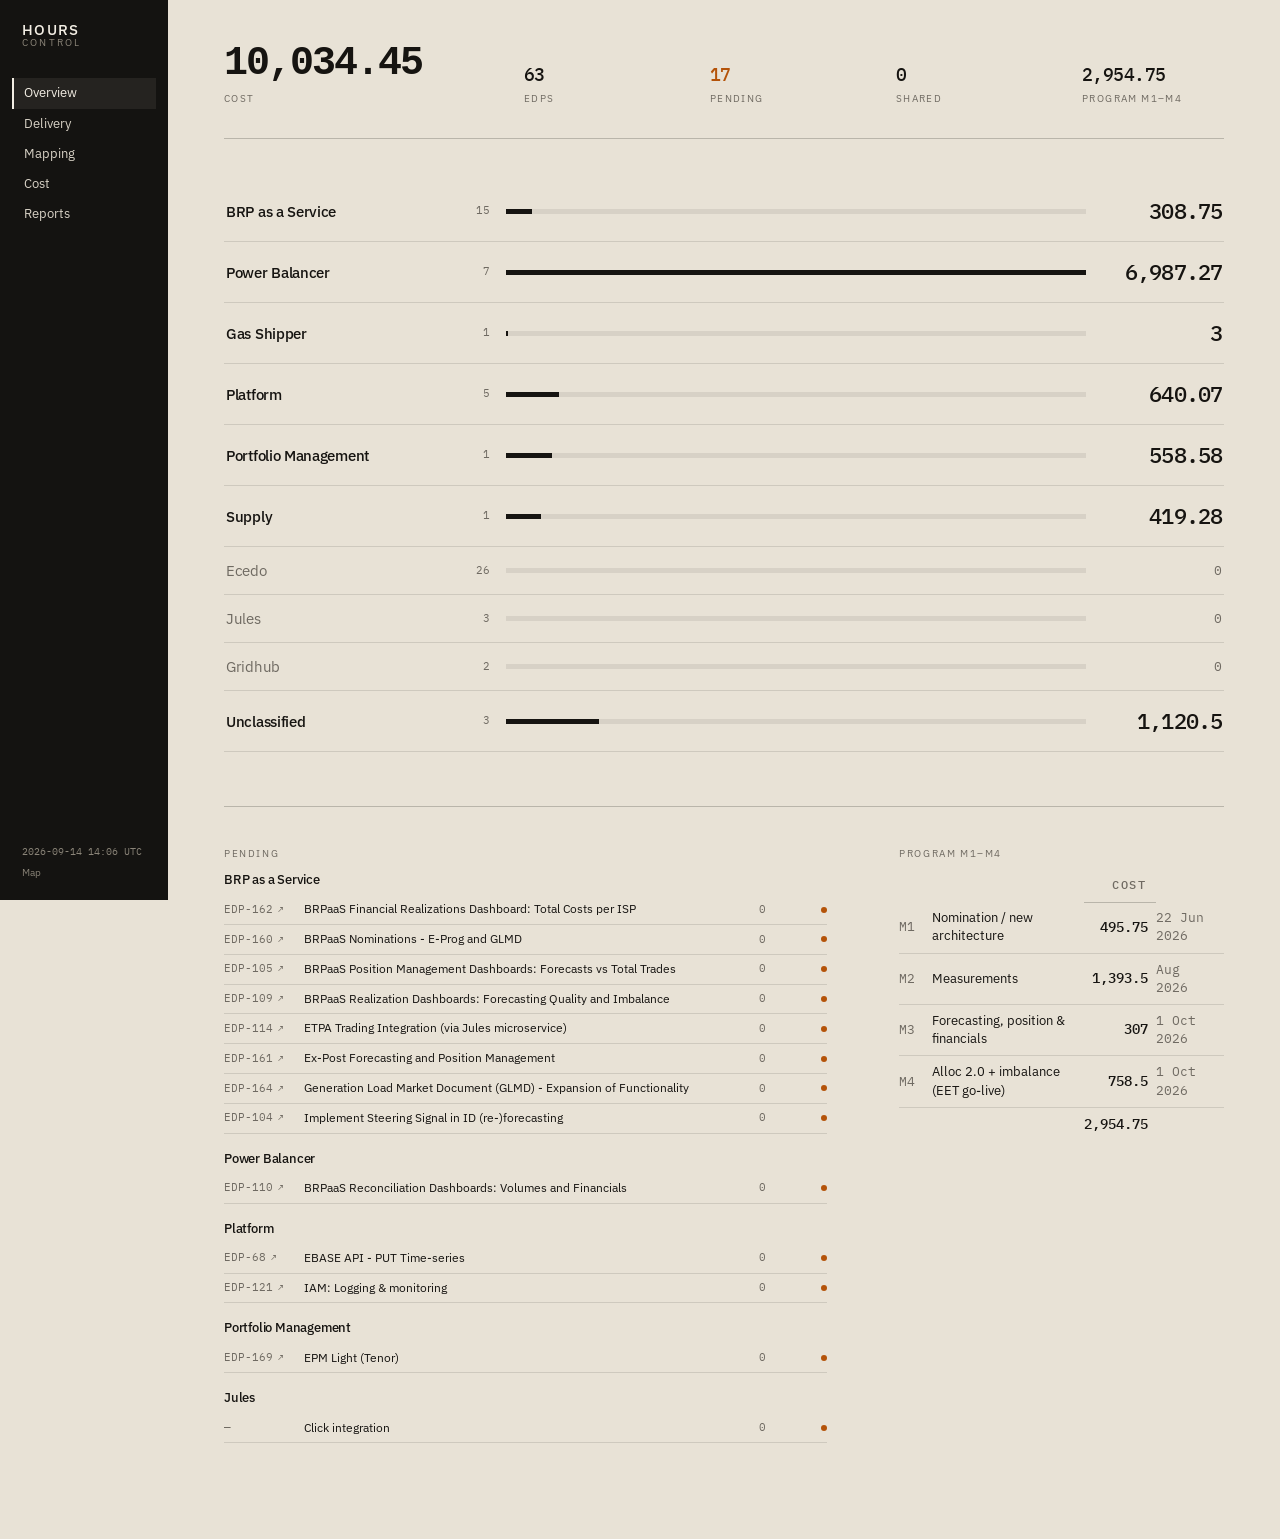
==== commit 9baea743: "feat: simplify Jira-linked delivery navigation Co-authored-by: Mihai Postolache <mihaip238@users.nor" ====
--- a/index.html
+++ b/index.html
@@ -17,7 +17,7 @@
         <div id="inbox-list"></div>
       </div>
       <div class="program-band">
-        <div class="panel-k">M1–M4</div>
+        <div class="panel-k">Program M1–M4</div>
         <div id="program-table"></div>
       </div>
     </div>
--- a/assets/css/app.css
+++ b/assets/css/app.css
@@ -20,7 +20,7 @@
   --sans: "IBM Plex Sans", "Helvetica Neue", Arial, sans-serif;
   --mono: "IBM Plex Mono", ui-monospace, Menlo, Consolas, monospace;
   --rail-w: 168px;
-  --nav-w: 292px;
+  --nav-w: 348px;
 }
 
 *, *::before, *::after { box-sizing: border-box; }
@@ -129,8 +129,8 @@
 .page {
   flex: 1;
   min-width: 0;
-  padding: 28px 36px 72px;
-  max-width: 1280px;
+  padding: 44px 56px 96px;
+  max-width: 1440px;
 }
 
 .workspace {
@@ -143,12 +143,12 @@
 }
 
 .work-bar {
-  flex: 0 0 44px;
-  height: 44px;
+  flex: 0 0 56px;
+  height: 56px;
   display: flex;
   align-items: center;
   gap: 10px;
-  padding: 0 16px;
+  padding: 0 24px;
   border-bottom: 1px solid var(--line);
   background: var(--canvas);
 }
@@ -186,11 +186,40 @@
 }
 .line-switch {
   flex: 0 0 auto;
-  max-height: 228px;
-  overflow: auto;
+  overflow: visible;
   border-bottom: 1px solid var(--line-strong);
   background: var(--nav-fill);
-  padding: 4px 0;
+  padding: 10px 0 12px;
+}
+.nav-context {
+  flex: 0 0 auto;
+  border-bottom: 1px solid var(--line-strong);
+  background: var(--nav-fill);
+}
+.nav-back {
+  width: 100%;
+  height: auto;
+  min-height: 64px;
+  display: grid;
+  grid-template-columns: 18px minmax(0, 1fr);
+  gap: 10px;
+  align-items: start;
+  border: 0;
+  border-radius: 0;
+  padding: 14px 16px;
+  text-align: left;
+  font-size: 13px;
+  font-weight: 500;
+  line-height: 1.25;
+}
+.nav-back small {
+  display: block;
+  margin-bottom: 4px;
+  color: var(--muted);
+  font-size: 9px;
+  font-weight: 500;
+  letter-spacing: 0.14em;
+  text-transform: uppercase;
 }
 .nav-edps {
   flex: 1;
@@ -204,9 +233,9 @@
 .line-item {
   width: 100%;
   display: grid;
-  grid-template-columns: minmax(0, 1fr) 64px;
+  grid-template-columns: minmax(0, 1fr) 72px;
   gap: 2px 8px;
-  padding: 5px 12px 4px;
+  padding: 8px 16px 7px;
   height: auto;
   border: 0;
   border-radius: 0;
@@ -222,7 +251,7 @@
   grid-template-columns: minmax(0, 220px) 28px minmax(72px, 1fr) 120px;
   grid-template-rows: auto;
   gap: 0 16px;
-  padding: 13px 2px;
+  padding: 19px 2px;
   border-bottom: 1px solid var(--line);
   align-items: center;
 }
@@ -263,6 +292,7 @@
 .line-bar {
   grid-column: 1 / -1;
   height: 2px;
+  width: 100%;
   background: rgba(22, 20, 17, 0.10);
   display: block;
 }
@@ -276,6 +306,7 @@
   height: 5px;
   background: rgba(22, 20, 17, 0.08);
 }
+.line-item.is-dir .line-bar i { min-width: 2px; }
 .line-bar.is-empty {
   background: transparent;
 }
@@ -291,7 +322,7 @@
 .line-item.is-zero .line-n,
 .line-item.is-zero .line-h { color: var(--muted); }
 .line-item.is-dir.is-zero {
-  padding: 9px 2px;
+  padding: 13px 2px;
 }
 .line-item.is-dir.is-zero .line-name { font-weight: 400; }
 .line-item.is-dir.is-zero .line-h {
@@ -300,7 +331,7 @@
   letter-spacing: 0;
 }
 
-.line-dir { margin: 4px 0 8px; }
+.line-dir { margin: 8px 0 16px; }
 
 .pending-block { margin: 0; }
 .pending-line { margin: 0 0 16px; }
@@ -327,7 +358,7 @@
   display: flex;
   flex-wrap: wrap;
   gap: 6px 16px;
-  margin: 0 0 10px;
+  margin: 0 0 14px;
   font-size: 13px;
   font-weight: 500;
   letter-spacing: -0.015em;
@@ -339,6 +370,50 @@
 
 .nav-meta { display: none; }
 .nav-list { flex: 1; overflow: auto; }
+
+.nav-root {
+  width: 100%;
+  height: auto;
+  min-height: 76px;
+  display: grid;
+  grid-template-columns: minmax(0, 1fr) 68px;
+  grid-template-rows: auto 3px;
+  gap: 11px 14px;
+  align-items: end;
+  border: 0;
+  border-bottom: 1px solid var(--line);
+  border-radius: 0;
+  padding: 16px;
+  text-align: left;
+  font-weight: 400;
+}
+.nav-root-main {
+  min-width: 0;
+  display: flex;
+  align-items: baseline;
+  justify-content: space-between;
+  gap: 12px;
+}
+.nav-root-name {
+  min-width: 0;
+  font-size: 14px;
+  font-weight: 500;
+  line-height: 1.25;
+}
+.nav-root-count,
+.nav-root-cost {
+  color: var(--muted);
+  font-size: 11px;
+}
+.nav-root-cost { text-align: right; }
+.nav-root .line-bar { grid-column: 1 / -1; }
+.nav-root.is-zero {
+  min-height: 54px;
+  grid-template-rows: auto;
+}
+.nav-root.is-zero .line-bar { display: none; }
+.nav-root.is-zero .nav-root-name,
+.nav-root.is-zero .nav-root-cost { color: var(--muted); font-weight: 400; }
 
 .record {
   min-width: 0;
@@ -397,7 +472,7 @@
 .toolbar {
   display: flex;
   flex-wrap: wrap;
-  gap: 8px;
+  gap: 12px;
   align-items: center;
   margin: 0 0 16px;
 }
@@ -421,11 +496,11 @@
 /* —— KPIs —— */
 .kpis, .stats {
   display: grid;
-  grid-template-columns: minmax(160px, 1.7fr) repeat(5, minmax(64px, 1fr));
+  grid-template-columns: minmax(180px, 1.8fr) repeat(4, minmax(72px, 1fr));
   align-items: end;
-  gap: 0 28px;
-  margin: 0 0 28px;
-  padding: 0 0 22px;
+  gap: 0 44px;
+  margin: 0 0 42px;
+  padding: 0 0 32px;
   border: 0;
   border-bottom: 1px solid var(--line-strong);
 }
@@ -460,9 +535,9 @@
 .duo {
   display: grid;
   grid-template-columns: 1.3fr 0.7fr;
-  gap: 40px;
-  margin: 32px 0 0;
-  padding-top: 28px;
+  gap: 72px;
+  margin: 54px 0 0;
+  padding-top: 40px;
   border-top: 1px solid var(--line-strong);
 }
 
@@ -474,15 +549,30 @@
   margin: 0 0 10px;
 }
 .work-bar.in-page + .panel-k { margin-top: 12px; }
-.table-wrap + .panel-k { margin-top: 32px; }
-
-html[data-page="cost"] #products td:first-child { padding-left: 0; }
+.table-wrap + .panel-k { margin-top: 52px; }
+
+html[data-page="cost"] #products table {
+  table-layout: fixed;
+}
+html[data-page="cost"] #products td:first-child,
+html[data-page="cost"] #products th:first-child { padding-left: 0; width: 52%; }
 html[data-page="cost"] #products td.num:nth-child(2) {
   font-size: 20px;
   font-weight: 500;
   letter-spacing: -0.04em;
-}
-html[data-page="cost"] #products .line-bar { height: 5px; }
+  width: 16%;
+}
+html[data-page="cost"] #products .line-bar {
+  height: 5px;
+  width: 100%;
+  margin-top: 8px;
+}
+html[data-page="cost"] #products .line-bar i { min-width: 2px; }
+html[data-page="cost"] #products tr.is-zero td.num:nth-child(2) {
+  font-size: 13px;
+  font-weight: 400;
+  color: var(--muted);
+}
 html[data-page="cost"] #milestones td.num:nth-child(3) {
   font-size: 14px;
   font-weight: 500;
@@ -508,7 +598,7 @@
 }
 table.data td, table.grid td {
   border-bottom: 1px solid var(--line);
-  padding: 9px 10px;
+  padding: 13px 10px;
   vertical-align: middle;
 }
 table.data tr:last-child td, table.grid tr:last-child td { border-bottom: 1px solid var(--line); }
@@ -584,16 +674,17 @@
 .nav-edp {
   width: 100%;
   display: grid;
-  grid-template-columns: 72px minmax(0, 1fr) 52px 8px;
-  gap: 8px;
-  align-items: center;
+  grid-template-columns: 78px minmax(0, 1fr) 58px 8px;
+  gap: 10px;
+  align-items: start;
   text-align: left;
   border: 0;
   border-radius: 0;
   height: auto;
-  padding: 6px 12px;
+  padding: 12px 16px;
   background: transparent;
   font-weight: 400;
+  cursor: pointer;
 }
 .nav-edp:hover { background: var(--hover); }
 .nav-edp.is-on {
@@ -609,16 +700,15 @@
 }
 .nav-edp-t {
   min-width: 0;
-  overflow: hidden;
-  text-overflow: ellipsis;
-  white-space: nowrap;
   font-size: 12px;
+  line-height: 1.35;
 }
 .nav-edp-h {
   text-align: right;
   font-size: 11px;
   color: var(--muted);
   font-variant-numeric: tabular-nums;
+  padding-top: 1px;
 }
 .nav-edp-st, .pip {
   width: 6px;
@@ -665,7 +755,7 @@
 
 /* —— record —— */
 .record-head {
-  padding: 20px 28px 0;
+  padding: 36px 44px 0;
   background: var(--canvas);
 }
 .record-id {
@@ -673,34 +763,34 @@
   flex-wrap: wrap;
   align-items: center;
   gap: 8px;
-  margin: 0 0 6px;
+  margin: 0 0 10px;
 }
 .record-head h1 {
-  font-size: 22px;
+  font-size: 28px;
   font-weight: 500;
   letter-spacing: -0.03em;
   line-height: 1.18;
-  margin: 0 0 14px;
-  max-width: 40rem;
+  margin: 0 0 24px;
+  max-width: 48rem;
 }
 
 .metrics {
   display: grid;
-  grid-template-columns: 1.45fr 1fr 0.72fr 0.72fr;
+  grid-template-columns: 1.45fr 1fr;
   border-top: 1px solid var(--line-strong);
   border-bottom: 1px solid var(--line-strong);
-  margin: 0 -28px;
+  margin: 0 -44px;
   background: var(--canvas);
-  position: sticky;
-  top: 0;
-  z-index: 3;
-}
-.metrics-3 { grid-template-columns: 1.45fr 1fr 1fr; }
+}
+.metrics-1 { grid-template-columns: minmax(180px, 0.45fr) 1fr; }
+.metrics-2 { grid-template-columns: minmax(180px, 0.75fr) minmax(140px, 0.55fr) 1fr; }
 .metric {
-  padding: 12px 28px 11px;
+  padding: 18px 44px 17px;
   border-right: 1px solid var(--line);
 }
 .metric:last-child { border-right: 0; }
+.metrics-1 .metric:last-child,
+.metrics-2 .metric:last-child { border-right: 1px solid var(--line); }
 .metric b {
   display: block;
   font-family: var(--mono);
@@ -771,6 +861,12 @@
   font-variant-numeric: tabular-nums;
 }
 a.key:hover { text-decoration: underline; }
+a.key::after,
+a.nav-edp-k::after {
+  content: " ↗";
+  color: var(--muted);
+  font-size: 9px;
+}
 
 .pill {
   font-size: 11px;
@@ -801,20 +897,17 @@
 
 .unit-cols, .unit-h, .line {
   display: grid;
-  grid-template-columns: 40px 92px minmax(0, 1fr) minmax(72px, 140px) 44px 68px 68px;
-  gap: 8px;
+  grid-template-columns: 40px 96px minmax(0, 1fr) 72px 72px minmax(0, 148px);
+  gap: 12px;
   align-items: center;
 }
-html[data-page="mapping"] .unit-cols,
-html[data-page="mapping"] .unit-h,
-html[data-page="mapping"] .line {
-  grid-template-columns: 40px 88px minmax(0, 1fr) minmax(64px, 120px) 40px 60px 60px minmax(0, 148px);
+html[data-page="delivery"] .unit-cols,
+html[data-page="delivery"] .unit-h,
+html[data-page="delivery"] .line {
+  grid-template-columns: 40px 96px minmax(0, 1fr) 72px 72px;
 }
 .unit-cols {
-  position: sticky;
-  top: 0;
-  z-index: 4;
-  padding: 8px 28px 6px;
+  padding: 13px 44px 9px;
   font-size: 10px;
   letter-spacing: 0.12em;
   text-transform: uppercase;
@@ -823,9 +916,8 @@
   background: var(--canvas);
   border-bottom: 1px solid var(--line);
 }
+.unit-cols span:nth-child(4),
 .unit-cols span:nth-child(5),
-.unit-cols span:nth-child(6),
-.unit-cols span:nth-child(7),
 .hrs, .qty { text-align: right; font-family: var(--mono); font-variant-numeric: tabular-nums; }
 html[data-page="delivery"] .unit-cols span:last-child,
 html[data-page="delivery"] .unit-act { display: none; }
@@ -836,6 +928,16 @@
   align-items: center;
   min-width: 0;
 }
+.line-main { min-width: 0; display: block; }
+.row-meta {
+  display: block;
+  margin-top: 4px;
+  color: var(--muted);
+  font-family: var(--mono);
+  font-size: 9px;
+  line-height: 1.35;
+}
+.row-meta.warn { color: var(--signal); }
 .qty { font-size: 11px; color: var(--muted); }
 .hrs { font-size: 12px; }
 .hrs-cost { font-weight: 500; color: var(--ink); }
@@ -844,20 +946,22 @@
 
 .unit { border-bottom: 1px solid var(--line); }
 .unit-h, .line {
-  padding: 7px 28px;
+  padding: 14px 44px;
   cursor: pointer;
 }
 .unit-h:hover, .line:hover { background: var(--hover); }
 .line { cursor: default; }
 .line-title {
-  min-width: 0;
-  overflow: hidden;
-  text-overflow: ellipsis;
-  white-space: nowrap;
+  display: block;
+  min-width: 0;
+  white-space: normal;
+  line-height: 1.3;
 }
 .unit-epp > .unit-h .line-title { font-weight: 500; }
-.unit-feat .line-title { padding-left: 12px; font-weight: 400; }
-.line-story .line-title { padding-left: 24px; color: var(--muted); }
+.unit-feat .line-title { padding-left: 18px; font-weight: 400; }
+.unit-feat .row-meta { padding-left: 18px; }
+.line-story .line-title { padding-left: 36px; color: var(--muted); }
+.line-story .row-meta { padding-left: 36px; }
 
 .unit-epp.is-pending { box-shadow: inset 3px 0 0 var(--signal); background: rgba(180, 83, 9, 0.035); }
 .unit-epp.is-rejected .line-title { text-decoration: line-through; color: var(--muted); }
@@ -872,7 +976,7 @@
   height: 100%;
   background: var(--ink);
 }
-.unit-epp.is-pending .hbare i { background: var(--signal); }
+.unit-epp.is-pending > .hbare i { background: var(--signal); }
 
 .unit-act {
   display: flex;
@@ -889,7 +993,7 @@
   border-bottom: 1px solid var(--line);
   background: var(--canvas);
 }
-.add-row input {
+.add-row input[type="text"] {
   width: 128px;
   border: 0;
   border-bottom: 1px solid var(--line-strong);
@@ -898,6 +1002,7 @@
   letter-spacing: 0.04em;
   height: 26px;
   padding: 0 2px 2px;
+  background: transparent;
 }
 .add-row input:focus { border-bottom-color: var(--ink); outline: 0; }
 
@@ -919,6 +1024,7 @@
   margin: 0 0 12px;
 }
 .chart .axis { font-size: 11px; fill: var(--muted); font-family: var(--sans); }
+.chart .axis-link { fill: var(--ink); text-decoration: underline; text-underline-offset: 2px; }
 .chart .tick { stroke: var(--line); }
 .chart-legend {
   margin: 10px 0 0;
@@ -930,16 +1036,16 @@
 .report-hero {
   display: grid;
   grid-template-columns: 1.15fr 0.85fr;
-  gap: 36px 40px;
+  gap: 52px 72px;
   align-items: start;
-  margin: 0 0 36px;
-  padding: 0 0 32px;
+  margin: 0 0 52px;
+  padding: 0 0 44px;
   border-bottom: 1px solid var(--line-strong);
 }
 .report-rest {
   display: grid;
   grid-template-columns: 1fr 1fr;
-  gap: 32px 40px;
+  gap: 52px 72px;
   align-items: start;
 }
 
@@ -960,8 +1066,9 @@
   .wordmark { flex-direction: row; gap: 8px; padding: 0 8px 0 0; align-items: baseline; }
   .nav { flex-direction: row; flex-wrap: wrap; }
   .rail-foot { display: none; }
+  .page { padding: 32px 24px 72px; }
   .work-split { grid-template-columns: 1fr; }
-  .navigator { max-height: 36vh; border-right: 0; border-bottom: 1px solid var(--line); }
+  .navigator { max-height: 46vh; border-right: 0; border-bottom: 1px solid var(--line); }
   .kpis, .stats { grid-template-columns: repeat(3, 1fr); gap: 16px 20px; }
   .kpi.is-lead { grid-column: 1 / -1; }
   .duo, .report-hero, .report-rest { grid-template-columns: 1fr; }
@@ -969,14 +1076,21 @@
     grid-template-columns: minmax(0, 1fr) 28px 72px;
   }
   .line-item.is-dir .line-bar { display: none; }
-  .metrics { grid-template-columns: repeat(2, 1fr); }
-  .metrics-3 { grid-template-columns: repeat(3, 1fr); }
+  .record-head { padding: 28px 20px 0; }
+  .record-head h1 { font-size: 24px; }
+  .metrics,
+  .metrics-1,
+  .metrics-2 { grid-template-columns: repeat(2, minmax(0, 1fr)); margin: 0 -20px; }
+  .metric { padding: 16px 20px; }
   .unit-cols { display: none; }
   .unit-h, .line,
   html[data-page="mapping"] .unit-h,
   html[data-page="mapping"] .line {
-    grid-template-columns: 40px 88px minmax(0, 1fr) 56px;
+    grid-template-columns: 34px 76px minmax(0, 1fr) 52px 52px;
+    gap: 7px;
+    padding: 12px 20px;
   }
-  .unit-h .pill, .unit-h .meth, .unit-h .qty, .line .pill, .line .qty { display: none; }
+  .row-meta { display: none; }
+  html[data-page="mapping"] .unit-act { grid-column: 3 / -1; justify-content: flex-start; }
   html[data-page="delivery"] .unit-act { display: none; }
 }
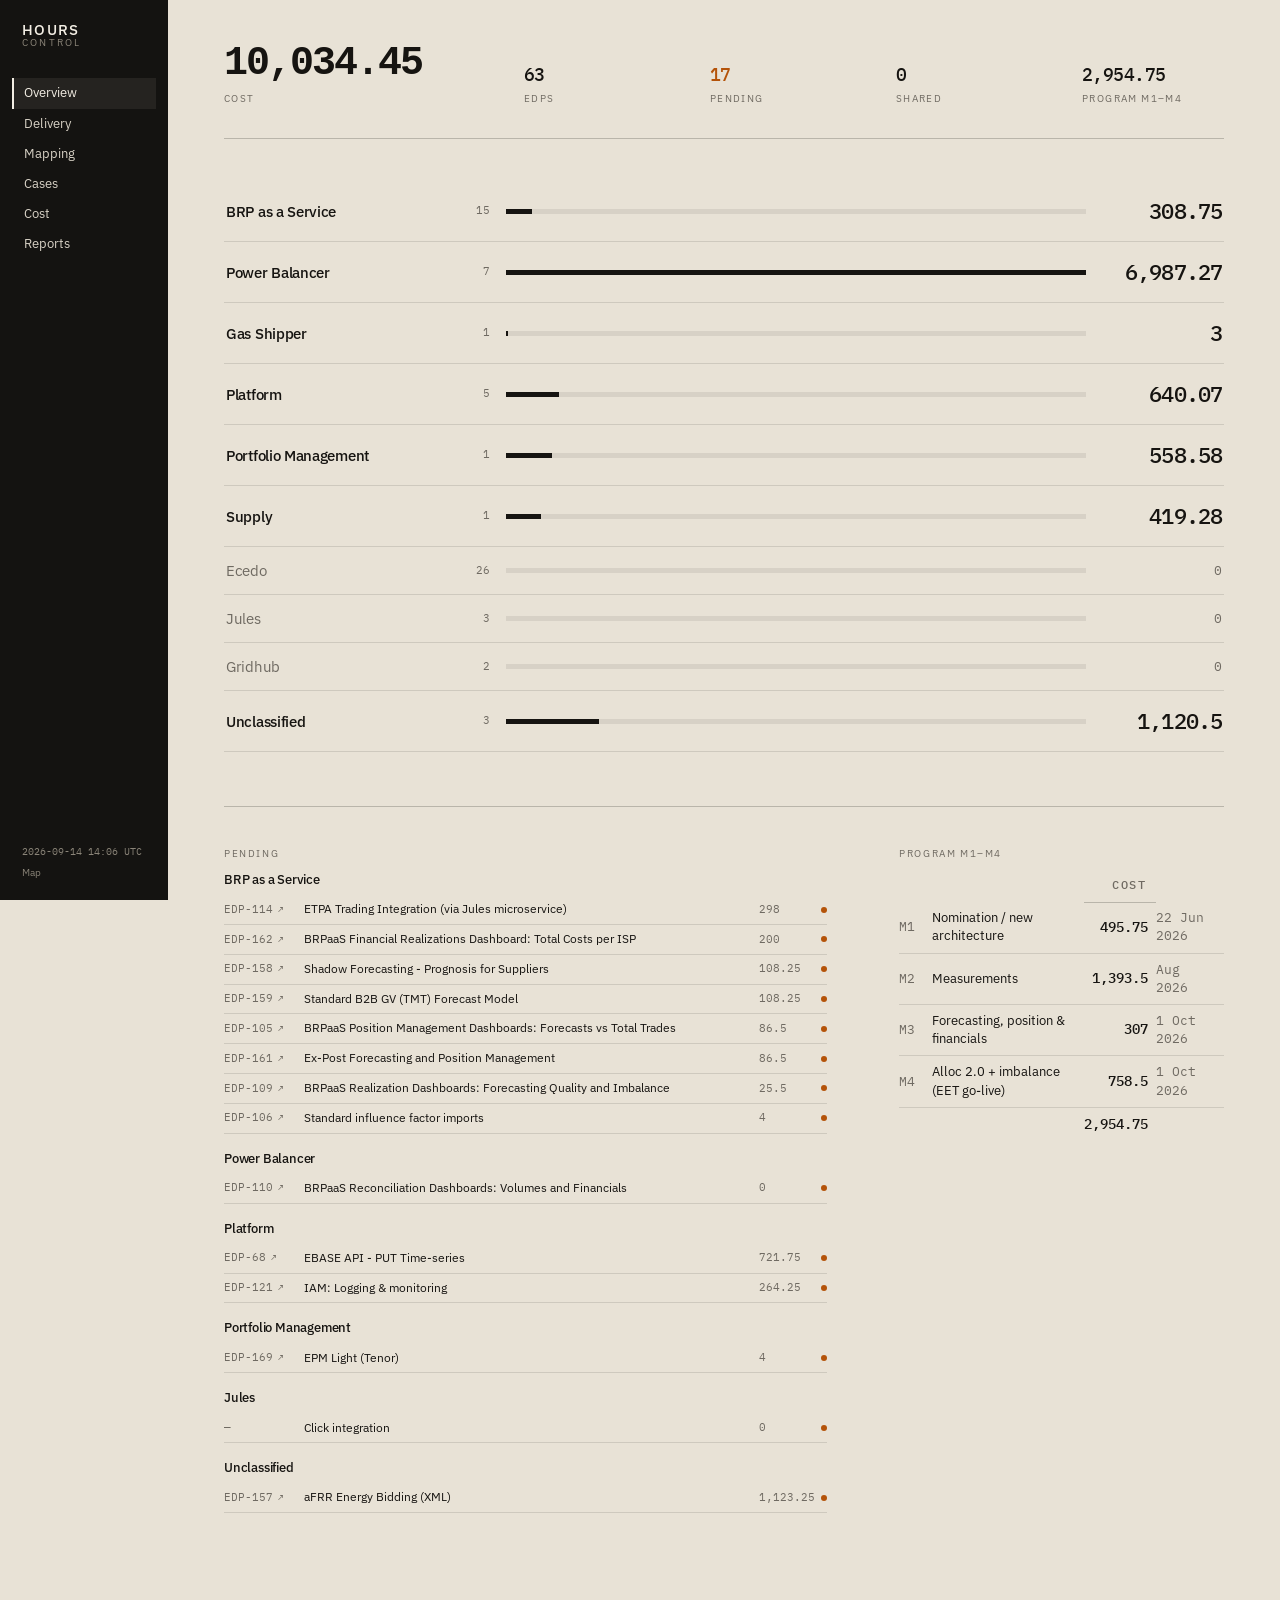
==== commit 7ea4eae7: "feat: add case insights to overview and reports Co-authored-by: Mihai Postolache <mihaip238@users.no" ====
--- a/index.html
+++ b/index.html
@@ -21,6 +21,7 @@
         <div id="program-table"></div>
       </div>
     </div>
+    <div id="pilot-case"></div>
   </main>
   <div id="shell-footer"></div>
   <script src="jira_map/tree_data.js"></script>
--- a/assets/css/app.css
+++ b/assets/css/app.css
@@ -24,6 +24,7 @@
 }
 
 *, *::before, *::after { box-sizing: border-box; }
+[hidden] { display: none !important; }
 
 html, body {
   margin: 0;
@@ -43,7 +44,8 @@
 }
 
 html[data-page="delivery"] body.app,
-html[data-page="mapping"] body.app {
+html[data-page="mapping"] body.app,
+html[data-page="cases"] body.app {
   height: 100vh;
   overflow: hidden;
 }
@@ -422,7 +424,7 @@
 }
 
 /* —— controls —— */
-input[type="search"], input[type="text"], input[type="number"], select, textarea {
+input[type="search"], input[type="text"], input[type="number"], input[type="date"], select, textarea {
   font: inherit;
   color: var(--ink);
   background: transparent;
@@ -492,6 +494,127 @@
 }
 .status.ok { color: var(--ink); }
 .status.warn { color: var(--signal); }
+.status.error { color: var(--danger); }
+
+/* —— cases —— */
+.case-nav-context {
+  min-height: 52px;
+  padding: 16px;
+  display: flex;
+  align-items: center;
+  justify-content: space-between;
+  color: var(--muted);
+  font-size: 10px;
+  font-weight: 500;
+  letter-spacing: 0.14em;
+  text-transform: uppercase;
+}
+.nav-edp[data-case] {
+  grid-template-columns: 1fr;
+  gap: 4px;
+  padding: 14px 16px;
+  border-bottom: 1px solid var(--line);
+}
+.nav-edp[data-case].is-selected {
+  background: var(--canvas);
+  box-shadow: inset 2px 0 0 var(--ink);
+}
+.nav-edp-main,
+.nav-edp-foot {
+  display: flex;
+  align-items: center;
+  justify-content: space-between;
+  gap: 8px;
+}
+.nav-edp-main .pill { margin-left: auto; }
+.nav-edp-title { color: var(--ink); font-size: 12px; }
+.nav-edp-foot {
+  margin-top: 5px;
+  color: var(--muted);
+  font-size: 10px;
+  text-transform: uppercase;
+  letter-spacing: 0.1em;
+}
+.case-head { padding-bottom: 0; }
+.case-title-input {
+  display: block;
+  width: min(760px, 100%);
+  height: auto !important;
+  padding: 0 0 8px !important;
+  border: 0 !important;
+  border-bottom: 1px solid transparent !important;
+  border-radius: 0 !important;
+  font-size: 28px !important;
+  font-weight: 500 !important;
+  letter-spacing: -0.025em;
+}
+.case-title-input:focus { border-bottom-color: var(--line-strong) !important; }
+.metrics-6 { grid-template-columns: repeat(6, minmax(80px, 1fr)); }
+.case-metrics { margin-top: 26px; }
+.metric.is-over b { color: var(--over); }
+.case-body { padding: 4px 44px 80px; }
+.case-section {
+  padding: 28px 0 12px;
+  border-top: 1px solid var(--line-strong);
+}
+.case-section:first-child { border-top: 0; }
+.case-section-head {
+  min-height: 32px;
+  display: flex;
+  align-items: center;
+  gap: 12px;
+  margin-bottom: 10px;
+}
+.case-section-head h2 {
+  margin: 0;
+  font-size: 11px;
+  font-weight: 500;
+  letter-spacing: 0.14em;
+  text-transform: uppercase;
+}
+.case-fields {
+  display: grid;
+  grid-template-columns: repeat(3, minmax(160px, 1fr));
+  gap: 16px 24px;
+}
+.case-fields label {
+  display: grid;
+  gap: 5px;
+  color: var(--muted);
+  font-size: 10px;
+  letter-spacing: 0.08em;
+  text-transform: uppercase;
+}
+.case-fields input { width: 100%; }
+.case-empty {
+  min-height: 60vh;
+  display: grid;
+  place-items: center;
+}
+.pilot-strip {
+  margin-top: 42px;
+  padding: 22px 0;
+  border-top: 1px solid var(--line-strong);
+  border-bottom: 1px solid var(--line);
+  display: grid;
+  grid-template-columns: minmax(220px, 1.7fr) repeat(6, minmax(76px, 1fr));
+  gap: 20px;
+  align-items: end;
+  text-decoration: none;
+}
+.pilot-strip:hover { text-decoration: none; background: var(--hover); }
+.pilot-title,
+.pilot-value { display: grid; gap: 3px; }
+.pilot-title small,
+.pilot-value small {
+  color: var(--muted);
+  font-size: 9px;
+  letter-spacing: 0.12em;
+  text-transform: uppercase;
+}
+.pilot-title b { font-size: 12px; }
+.pilot-title span { font-size: 15px; }
+.pilot-value b { font-size: 16px; font-weight: 500; }
 
 /* —— KPIs —— */
 .kpis, .stats {
@@ -1013,6 +1136,8 @@
   margin: 0;
   padding: 0;
   border: 0;
+  min-width: 0;
+  overflow: hidden;
 }
 .chart svg { display: block; width: 100%; height: auto; }
 .chart h2, h2.section {
@@ -1025,28 +1150,192 @@
 }
 .chart .axis { font-size: 11px; fill: var(--muted); font-family: var(--sans); }
 .chart .axis-link { fill: var(--ink); text-decoration: underline; text-underline-offset: 2px; }
+.chart .chart-value { fill: var(--ink); font-family: var(--mono); }
+.chart-value-bg { fill: var(--canvas); }
+.chart-value-rule { stroke: var(--line); }
 .chart .tick { stroke: var(--line); }
+.chart-row { cursor: pointer; }
+.chart-row .chart-hit { fill: transparent; }
+.chart-row:hover .chart-hit { fill: var(--hover); }
+.chart-row.is-selected .chart-hit { fill: var(--active); stroke: var(--ink); stroke-width: 1; }
+.chart-row:focus { outline: 0; }
+.chart-row:focus .chart-hit { stroke: var(--ink); stroke-width: 1; }
+.chart a:focus { outline: 0; }
+.chart a:focus .axis-link { text-decoration-thickness: 2px; font-weight: 600; }
+.trend-line { fill: none; stroke: var(--ink); stroke-width: 2; }
+.chart circle { fill: var(--canvas); stroke: var(--ink); stroke-width: 2; }
+.chart circle:focus { outline: none; stroke-width: 4; }
 .chart-legend {
   margin: 10px 0 0;
   font-size: 11px;
   font-family: var(--mono);
   color: var(--muted);
 }
-
-.report-hero {
-  display: grid;
-  grid-template-columns: 1.15fr 0.85fr;
-  gap: 52px 72px;
-  align-items: start;
-  margin: 0 0 52px;
-  padding: 0 0 44px;
-  border-bottom: 1px solid var(--line-strong);
-}
-.report-rest {
-  display: grid;
-  grid-template-columns: 1fr 1fr;
-  gap: 52px 72px;
-  align-items: start;
+.chart-segments { display: flex; gap: 18px; flex-wrap: wrap; }
+.chart-segments button {
+  border: 0;
+  height: auto;
+  padding: 0;
+  color: var(--muted);
+  font-family: var(--mono);
+  font-weight: 400;
+}
+.chart-segments button span { color: var(--ink); }
+.chart-segments button i {
+  width: 8px;
+  height: 8px;
+  display: inline-block;
+  margin-right: 6px;
+}
+.chart [data-segment] { cursor: pointer; }
+.chart [data-segment]:hover { opacity: 0.82; }
+.chart [data-segment]:focus { outline: none; filter: drop-shadow(0 0 1px var(--ink)); }
+.dumbbell-line { stroke: var(--line-strong); stroke-width: 2; }
+.dumbbell-start { fill: var(--ink) !important; stroke: var(--ink) !important; }
+.dumbbell-end { fill: var(--canvas) !important; stroke: var(--muted) !important; }
+.chart-value.is-over { fill: var(--over); }
+.donut-total {
+  fill: var(--ink);
+  font: 500 26px var(--mono);
+  letter-spacing: -0.04em;
+}
+.donut-label {
+  fill: var(--muted);
+  font: 500 9px var(--sans);
+  letter-spacing: 0.14em;
+  text-transform: uppercase;
+}
+.pareto-bar { fill: var(--ink); }
+.pareto-line { fill: none; stroke: var(--signal); stroke-width: 2; }
+.pareto-point { fill: var(--signal) !important; stroke: var(--signal) !important; }
+
+.report-page { max-width: 1480px; width: 100%; }
+.report-context {
+  margin: 0 0 28px;
+  border: 1px solid var(--line-strong);
+  border-radius: var(--radius);
+}
+.report-context-main,
+.report-filters {
+  display: flex;
+  align-items: flex-end;
+  flex-wrap: wrap;
+  gap: 12px 16px;
+  padding: 14px 16px;
+}
+.report-context-main { border-bottom: 1px solid var(--line); }
+.report-context-main label:not(.chk),
+.report-filters label:not(.chk) {
+  display: flex;
+  flex-direction: column;
+  gap: 4px;
+}
+.report-context label > span,
+.report-detail-head h2 {
+  color: var(--muted);
+  font-size: 9px;
+  font-weight: 500;
+  letter-spacing: 0.14em;
+  text-transform: uppercase;
+}
+.report-context .status { align-self: center; margin-left: 4px; }
+.report-context .toolbar-end { align-self: flex-end; }
+.report-filters input[type="search"] { margin-left: auto; }
+.report-drill-back {
+  width: 28px;
+  padding: 0;
+  justify-content: center;
+}
+.report-drill-label {
+  align-self: center;
+  max-width: 220px;
+  font-weight: 500;
+}
+.report-kpis {
+  display: grid;
+  grid-template-columns: minmax(170px, 1.5fr) repeat(5, minmax(90px, 1fr));
+  gap: 0 28px;
+  margin: 0 0 20px;
+  padding: 22px 24px;
+  border: 1px solid var(--line-strong);
+  border-radius: var(--radius);
+}
+.report-kpi b,
+.history-kpis b {
+  display: block;
+  font-family: var(--mono);
+  font-size: 18px;
+  font-weight: 500;
+  letter-spacing: -0.03em;
+}
+.report-kpi.is-lead b { font-size: 32px; letter-spacing: -0.05em; }
+.report-kpi.is-over b { color: var(--over); }
+.report-kpi span,
+.history-kpis span {
+  display: block;
+  margin-top: 6px;
+  color: var(--muted);
+  font-size: 9px;
+  letter-spacing: 0.14em;
+  text-transform: uppercase;
+}
+
+.report-analysis-grid {
+  display: grid;
+  grid-template-columns: minmax(0, 2fr) minmax(280px, 1fr);
+  gap: 20px;
+  margin: 0 0 20px;
+}
+.report-panel {
+  min-width: 0;
+  overflow: hidden;
+  padding: 22px 24px;
+  border: 1px solid var(--line-strong);
+  border-radius: var(--radius);
+}
+.report-trend {
+  margin: 0 0 20px;
+}
+.report-secondary-grid {
+  display: grid;
+  grid-template-columns: repeat(2, minmax(0, 1fr));
+  gap: 20px;
+  margin: 0 0 20px;
+}
+.report-detail {
+  min-width: 0;
+  margin: 0;
+  overflow: hidden;
+}
+.report-detail-head {
+  display: flex;
+  justify-content: space-between;
+  align-items: baseline;
+  margin: 0 0 12px;
+}
+.report-detail-head h2 { margin: 0; }
+.report-detail th:first-child,
+.report-detail td:first-child {
+  width: 92px;
+  min-width: 92px;
+}
+.report-detail th:nth-child(2),
+.report-detail td:nth-child(2) {
+  width: 260px;
+  min-width: 260px;
+}
+.report-data tr { cursor: pointer; }
+.report-data tr.is-selected td {
+  background: var(--active);
+  box-shadow: inset 0 1px 0 var(--ink), inset 0 -1px 0 var(--ink);
+}
+.history-kpis {
+  display: grid;
+  grid-template-columns: repeat(4, minmax(100px, 1fr));
+  gap: 24px;
+  margin-top: 20px;
+  padding-top: 18px;
+  border-top: 1px solid var(--line);
 }
 
 .lede, .note, .insights, .jump, .kicker, .caption { display: none; }
@@ -1057,6 +1346,7 @@
     width: 100%;
     height: auto;
     position: relative;
+    flex: 0 0 auto;
     flex-direction: row;
     flex-wrap: wrap;
     align-items: center;
@@ -1071,13 +1361,31 @@
   .navigator { max-height: 46vh; border-right: 0; border-bottom: 1px solid var(--line); }
   .kpis, .stats { grid-template-columns: repeat(3, 1fr); gap: 16px 20px; }
   .kpi.is-lead { grid-column: 1 / -1; }
-  .duo, .report-hero, .report-rest { grid-template-columns: 1fr; }
+  .duo, .report-analysis-grid, .report-secondary-grid { grid-template-columns: 1fr; }
+  .report-filters input[type="search"] { margin-left: 0; }
+  .report-kpis { grid-template-columns: repeat(3, 1fr); gap: 22px; }
+  .report-kpi.is-lead { grid-column: 1 / -1; }
+  .report-panel { padding: 18px 16px; }
+  .report-detail .table-wrap { overflow-x: auto; }
+  .report-detail table { min-width: 860px; }
+  .report-detail th:first-child,
+  .report-detail td:first-child {
+    position: sticky;
+    left: 0;
+    z-index: 2;
+    background: var(--canvas);
+  }
   .line-item.is-dir {
     grid-template-columns: minmax(0, 1fr) 28px 72px;
   }
   .line-item.is-dir .line-bar { display: none; }
   .record-head { padding: 28px 20px 0; }
   .record-head h1 { font-size: 24px; }
+  .case-body { padding: 4px 20px 64px; }
+  .metrics-6 { grid-template-columns: repeat(3, minmax(72px, 1fr)); }
+  .case-fields { grid-template-columns: 1fr; }
+  .pilot-strip { grid-template-columns: repeat(3, minmax(80px, 1fr)); }
+  .pilot-title { grid-column: 1 / -1; }
   .metrics,
   .metrics-1,
   .metrics-2 { grid-template-columns: repeat(2, minmax(0, 1fr)); margin: 0 -20px; }
@@ -1094,3 +1402,16 @@
   html[data-page="mapping"] .unit-act { grid-column: 3 / -1; justify-content: flex-start; }
   html[data-page="delivery"] .unit-act { display: none; }
 }
+
+@media (max-width: 600px) {
+  .report-context-main,
+  .report-filters { align-items: stretch; }
+  .report-context-main label:not(.chk),
+  .report-filters label:not(.chk) { flex: 1 1 42%; }
+  .report-context-main select,
+  .report-filters select { width: 100%; }
+  .report-context .toolbar-end { width: 100%; margin-left: 0; }
+  .report-filters input[type="search"] { flex: 1 1 100%; max-width: none; }
+  .report-kpis { grid-template-columns: repeat(2, minmax(0, 1fr)); }
+  .history-kpis { grid-template-columns: repeat(2, minmax(0, 1fr)); }
+}
